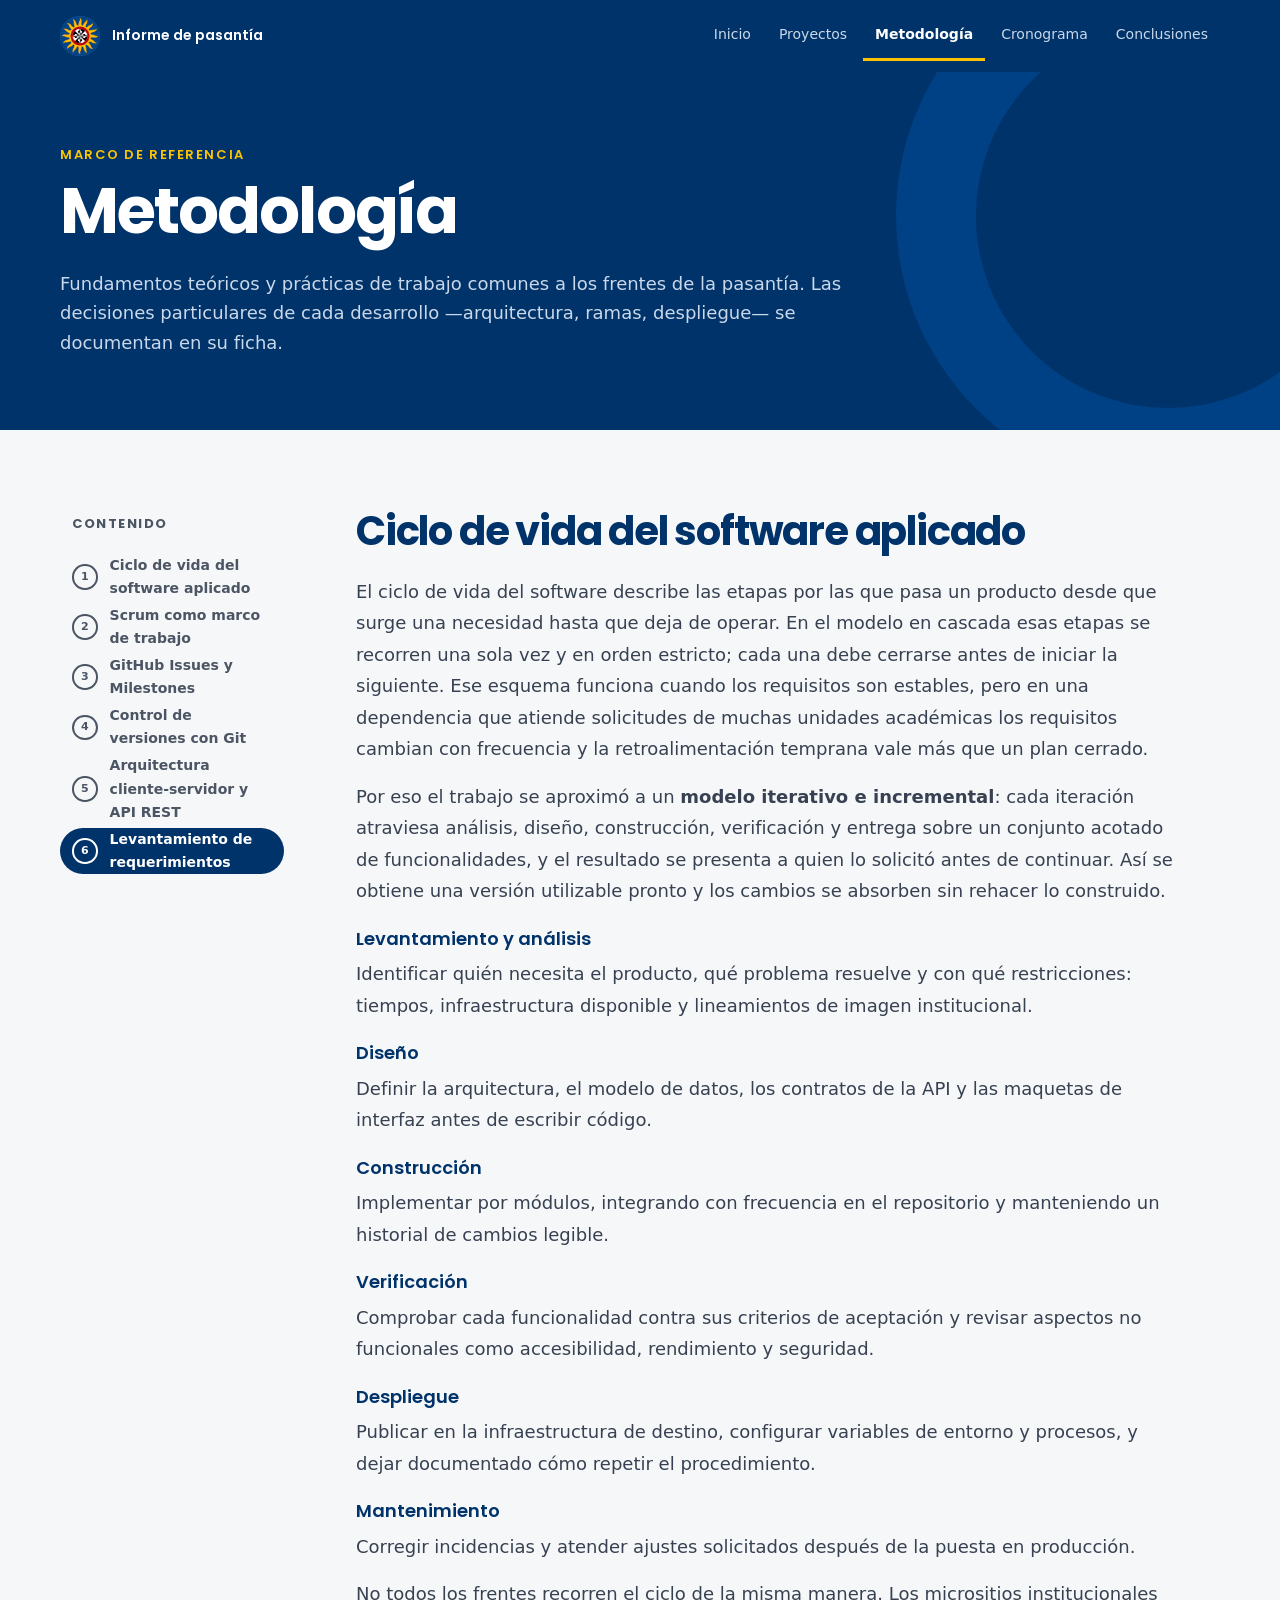
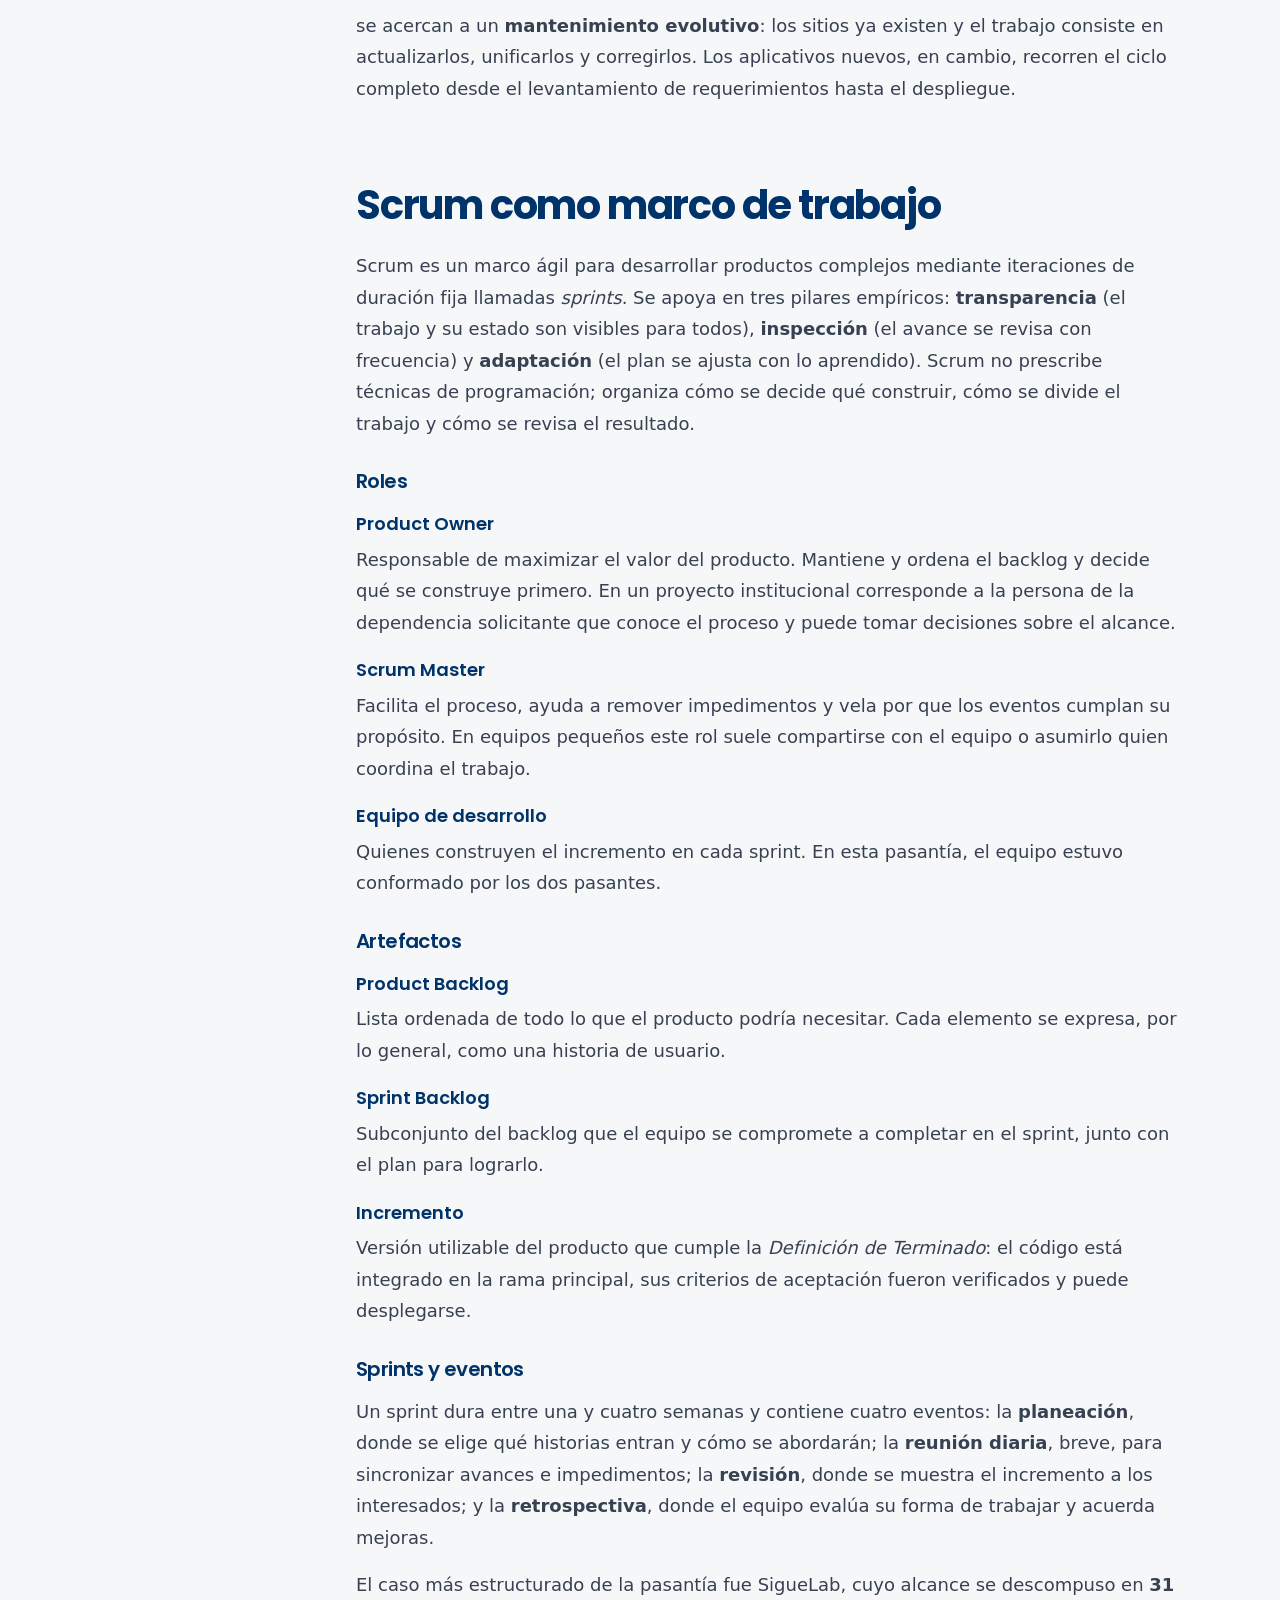
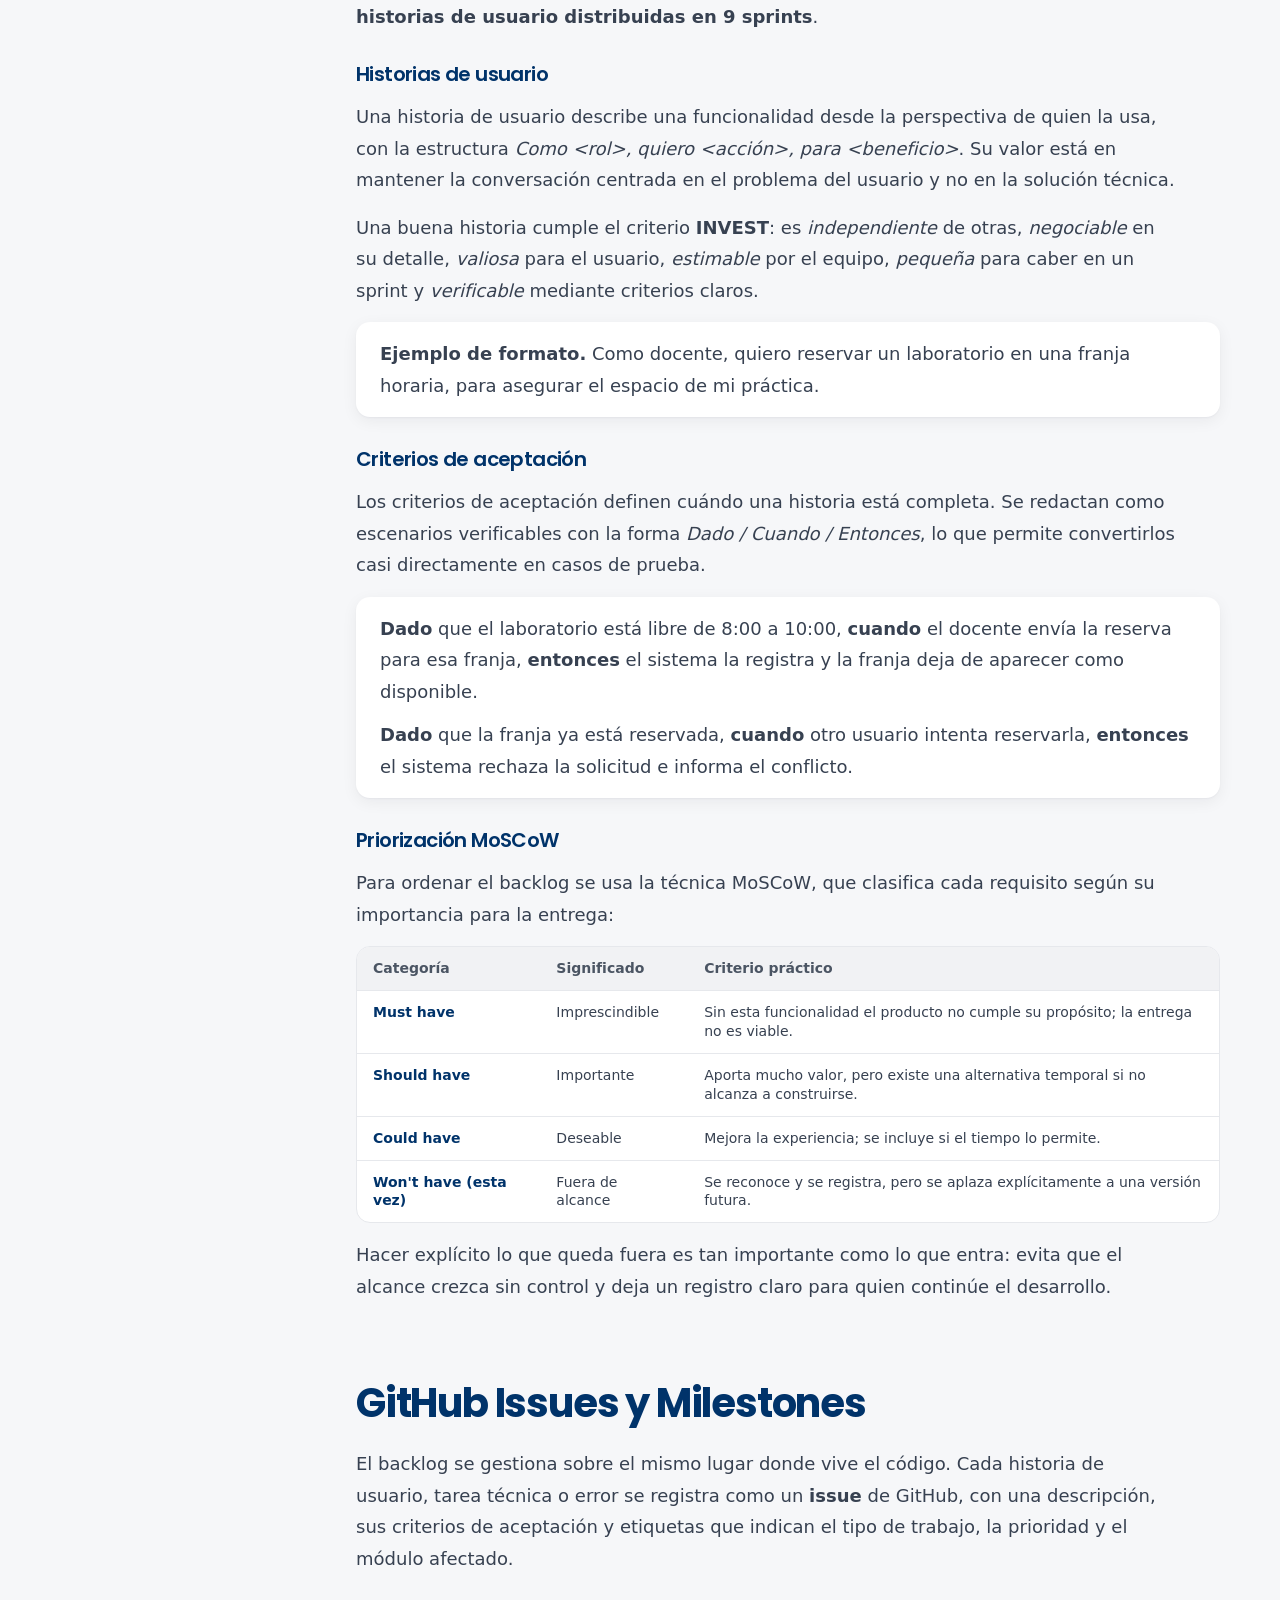
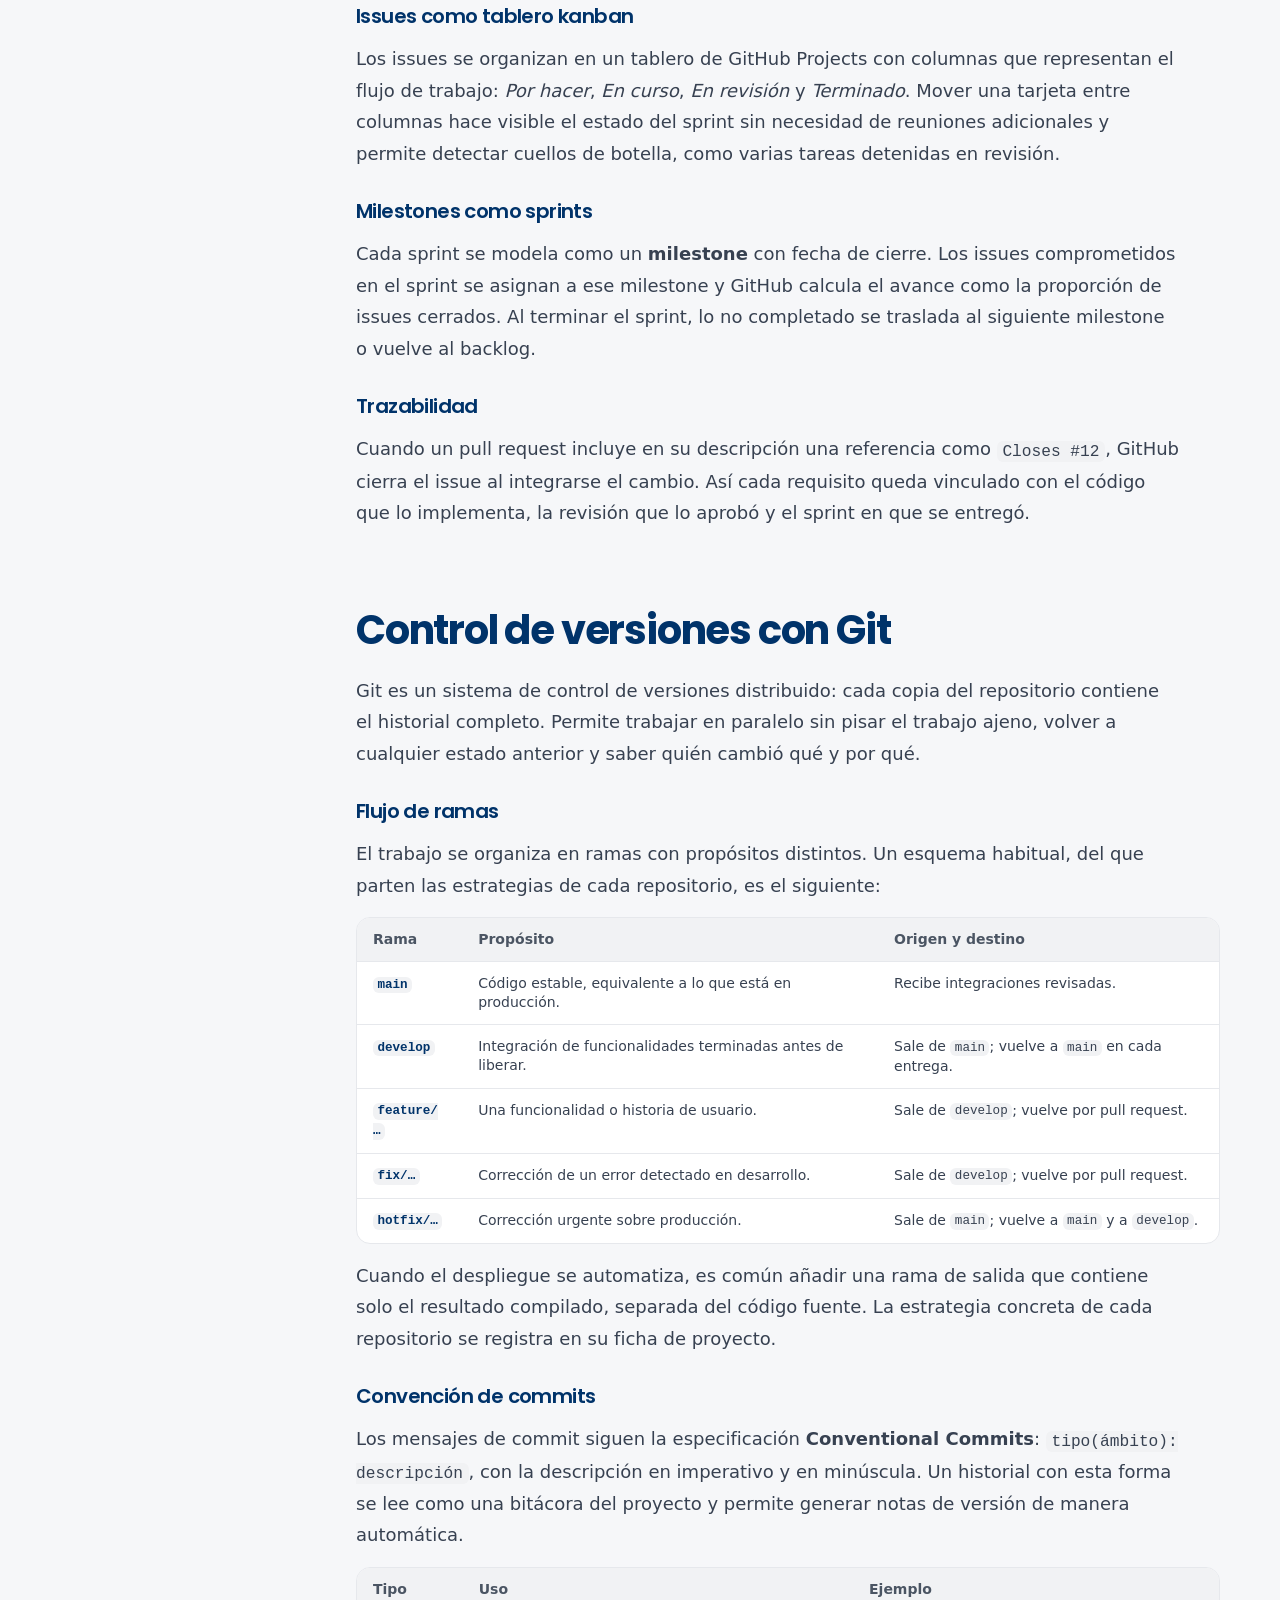
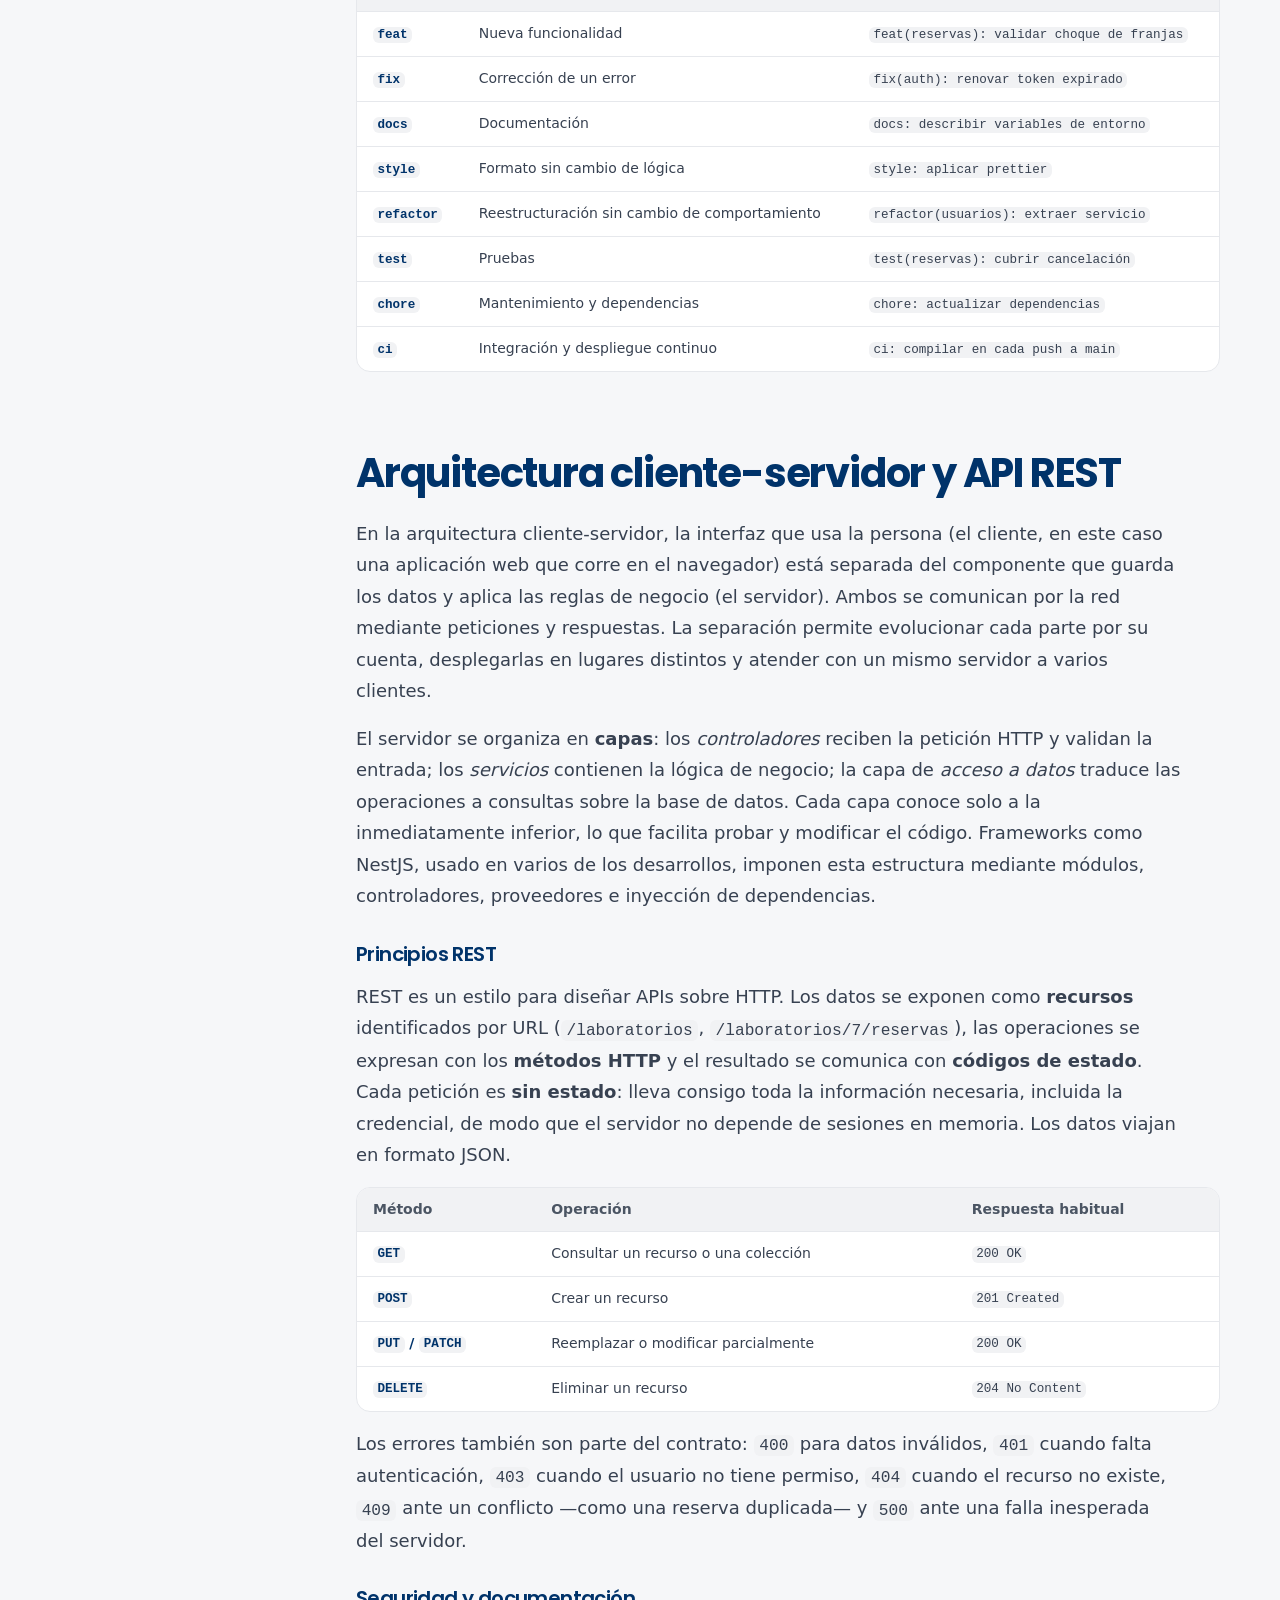
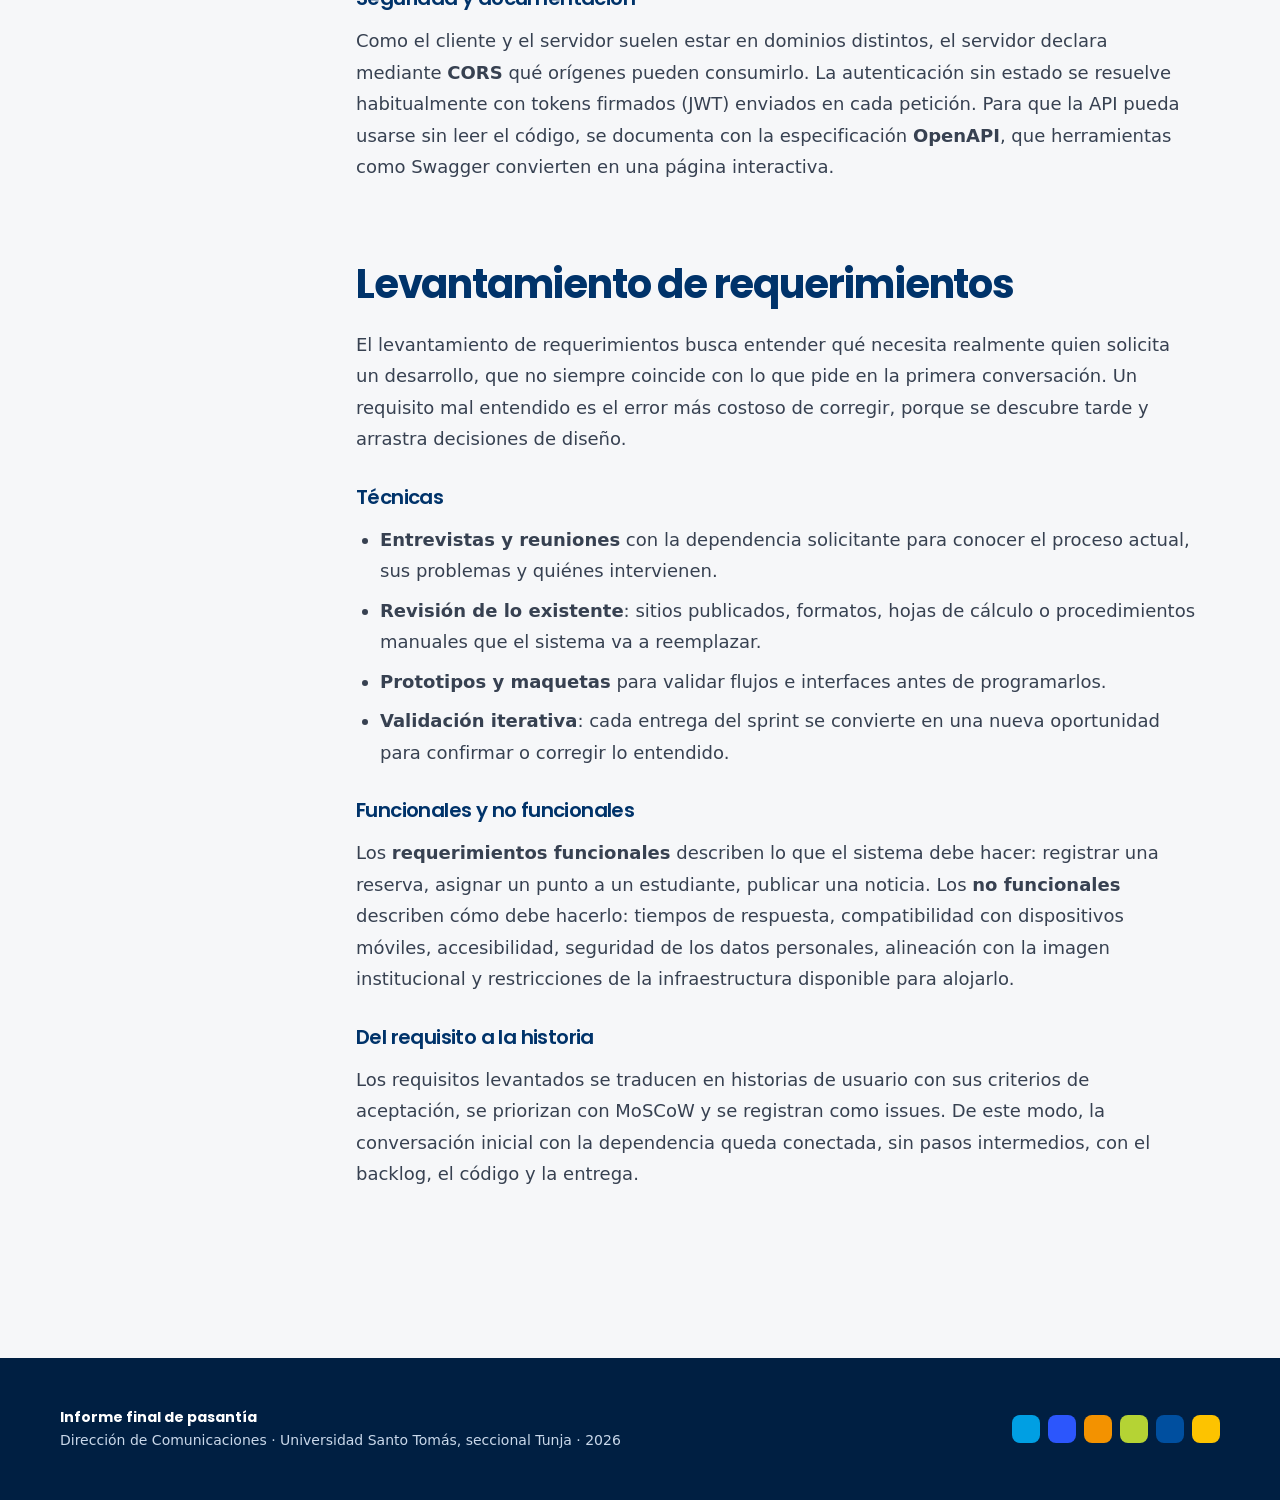
==== metodologia.html @ 3eb67ada "Primer commit" ====
<!doctype html>
<html lang="es">
<head>
  <meta charset="utf-8">
  <meta name="viewport" content="width=device-width, initial-scale=1">
  <title>Metodología · Informe de pasantía</title>
  <meta name="description" content="Marco teórico y metodológico común a los desarrollos de la pasantía: ciclo de vida, Scrum, GitHub, Git, arquitectura cliente-servidor y levantamiento de requerimientos.">
  <link rel="icon" href="./assets/img/marcas/usta-escudo.webp" type="image/webp">
  <link rel="stylesheet" href="./assets/css/estilos.css">
  <script>document.documentElement.className += ' js';</script>
</head>
<body data-pagina="metodologia" data-seccion="metodologia" data-raiz="./">
  <a class="salto" href="#contenido">Saltar al contenido</a>

  <header class="barra">
    <div class="barra__interior">
      <a class="marca" href="./index.html">
        <img src="./assets/img/marcas/usta-escudo.webp" alt="Escudo de la Universidad Santo Tomás">
        <span>Informe de pasantía</span>
      </a>
      <button class="menu-boton" type="button" aria-expanded="false" aria-controls="menu-principal">
        <span class="menu-boton__icono" aria-hidden="true"></span>Menú
      </button>
      <nav id="menu-principal" class="menu" aria-label="Principal">
        <ul>
          <li><a href="./index.html" data-seccion="inicio">Inicio</a></li>
          <li><a href="./index.html#proyectos" data-seccion="proyectos">Proyectos</a></li>
          <li><a href="./metodologia.html" data-seccion="metodologia">Metodología</a></li>
          <li><a href="./cronograma.html" data-seccion="cronograma">Cronograma</a></li>
          <li><a href="./conclusiones.html" data-seccion="conclusiones">Conclusiones</a></li>
        </ul>
      </nav>
    </div>
  </header>

  <main id="contenido" tabindex="-1">
    <header class="cabecera-oscura">
      <div class="cabecera-oscura__aro" aria-hidden="true"></div>
      <div class="contenedor">
        <p class="antetitulo">Marco de referencia</p>
        <h1>Metodología</h1>
        <p class="cabecera-oscura__entradilla">Fundamentos teóricos y prácticas de trabajo comunes a los frentes de la pasantía. Las decisiones particulares de cada desarrollo —arquitectura, ramas, despliegue— se documentan en su ficha.</p>
      </div>
    </header>
    <div class="contenedor ficha__cuerpo con-indice">
      <aside class="indice-caja" aria-label="Secciones de la metodología"></aside>
      <div class="con-indice__cuerpo">
          <section class="sec prosa" id="ciclo-vida" aria-labelledby="ciclo-vida-titulo">
            <h2 class="sec__titulo" id="ciclo-vida-titulo">Ciclo de vida del software aplicado</h2>
            <p>El ciclo de vida del software describe las etapas por las que pasa un producto desde que surge una necesidad hasta que deja de operar. En el modelo en cascada esas etapas se recorren una sola vez y en orden estricto; cada una debe cerrarse antes de iniciar la siguiente. Ese esquema funciona cuando los requisitos son estables, pero en una dependencia que atiende solicitudes de muchas unidades académicas los requisitos cambian con frecuencia y la retroalimentación temprana vale más que un plan cerrado.</p>
            <p>Por eso el trabajo se aproximó a un <strong>modelo iterativo e incremental</strong>: cada iteración atraviesa análisis, diseño, construcción, verificación y entrega sobre un conjunto acotado de funcionalidades, y el resultado se presenta a quien lo solicitó antes de continuar. Así se obtiene una versión utilizable pronto y los cambios se absorben sin rehacer lo construido.</p>
            <dl class="lista-definiciones">
              <dt>Levantamiento y análisis</dt>
              <dd>Identificar quién necesita el producto, qué problema resuelve y con qué restricciones: tiempos, infraestructura disponible y lineamientos de imagen institucional.</dd>
              <dt>Diseño</dt>
              <dd>Definir la arquitectura, el modelo de datos, los contratos de la API y las maquetas de interfaz antes de escribir código.</dd>
              <dt>Construcción</dt>
              <dd>Implementar por módulos, integrando con frecuencia en el repositorio y manteniendo un historial de cambios legible.</dd>
              <dt>Verificación</dt>
              <dd>Comprobar cada funcionalidad contra sus criterios de aceptación y revisar aspectos no funcionales como accesibilidad, rendimiento y seguridad.</dd>
              <dt>Despliegue</dt>
              <dd>Publicar en la infraestructura de destino, configurar variables de entorno y procesos, y dejar documentado cómo repetir el procedimiento.</dd>
              <dt>Mantenimiento</dt>
              <dd>Corregir incidencias y atender ajustes solicitados después de la puesta en producción.</dd>
            </dl>
            <p>No todos los frentes recorren el ciclo de la misma manera. Los micrositios institucionales se acercan a un <strong>mantenimiento evolutivo</strong>: los sitios ya existen y el trabajo consiste en actualizarlos, unificarlos y corregirlos. Los aplicativos nuevos, en cambio, recorren el ciclo completo desde el levantamiento de requerimientos hasta el despliegue.</p>
          </section>

          <section class="sec prosa" id="scrum" aria-labelledby="scrum-titulo">
            <h2 class="sec__titulo" id="scrum-titulo">Scrum como marco de trabajo</h2>
            <p>Scrum es un marco ágil para desarrollar productos complejos mediante iteraciones de duración fija llamadas <em>sprints</em>. Se apoya en tres pilares empíricos: <strong>transparencia</strong> (el trabajo y su estado son visibles para todos), <strong>inspección</strong> (el avance se revisa con frecuencia) y <strong>adaptación</strong> (el plan se ajusta con lo aprendido). Scrum no prescribe técnicas de programación; organiza cómo se decide qué construir, cómo se divide el trabajo y cómo se revisa el resultado.</p>

            <div class="bloque">
              <h3>Roles</h3>
              <dl class="lista-definiciones">
                <dt>Product Owner</dt>
                <dd>Responsable de maximizar el valor del producto. Mantiene y ordena el backlog y decide qué se construye primero. En un proyecto institucional corresponde a la persona de la dependencia solicitante que conoce el proceso y puede tomar decisiones sobre el alcance.</dd>
                <dt>Scrum Master</dt>
                <dd>Facilita el proceso, ayuda a remover impedimentos y vela por que los eventos cumplan su propósito. En equipos pequeños este rol suele compartirse con el equipo o asumirlo quien coordina el trabajo.</dd>
                <dt>Equipo de desarrollo</dt>
                <dd>Quienes construyen el incremento en cada sprint. En esta pasantía, el equipo estuvo conformado por los dos pasantes.</dd>
              </dl>
            </div>

            <div class="bloque">
              <h3>Artefactos</h3>
              <dl class="lista-definiciones">
                <dt>Product Backlog</dt>
                <dd>Lista ordenada de todo lo que el producto podría necesitar. Cada elemento se expresa, por lo general, como una historia de usuario.</dd>
                <dt>Sprint Backlog</dt>
                <dd>Subconjunto del backlog que el equipo se compromete a completar en el sprint, junto con el plan para lograrlo.</dd>
                <dt>Incremento</dt>
                <dd>Versión utilizable del producto que cumple la <em>Definición de Terminado</em>: el código está integrado en la rama principal, sus criterios de aceptación fueron verificados y puede desplegarse.</dd>
              </dl>
            </div>

            <div class="bloque">
              <h3>Sprints y eventos</h3>
              <p>Un sprint dura entre una y cuatro semanas y contiene cuatro eventos: la <strong>planeación</strong>, donde se elige qué historias entran y cómo se abordarán; la <strong>reunión diaria</strong>, breve, para sincronizar avances e impedimentos; la <strong>revisión</strong>, donde se muestra el incremento a los interesados; y la <strong>retrospectiva</strong>, donde el equipo evalúa su forma de trabajar y acuerda mejoras.</p>
              <p>El caso más estructurado de la pasantía fue SigueLab, cuyo alcance se descompuso en <strong>31 historias de usuario distribuidas en 9 sprints</strong>.</p>
            </div>

            <div class="bloque">
              <h3>Historias de usuario</h3>
              <p>Una historia de usuario describe una funcionalidad desde la perspectiva de quien la usa, con la estructura <em>Como &lt;rol&gt;, quiero &lt;acción&gt;, para &lt;beneficio&gt;</em>. Su valor está en mantener la conversación centrada en el problema del usuario y no en la solución técnica.</p>
              <p>Una buena historia cumple el criterio <strong>INVEST</strong>: es <em>independiente</em> de otras, <em>negociable</em> en su detalle, <em>valiosa</em> para el usuario, <em>estimable</em> por el equipo, <em>pequeña</em> para caber en un sprint y <em>verificable</em> mediante criterios claros.</p>
              <blockquote>
                <p><strong>Ejemplo de formato.</strong> Como docente, quiero reservar un laboratorio en una franja horaria, para asegurar el espacio de mi práctica.</p>
              </blockquote>
            </div>

            <div class="bloque">
              <h3>Criterios de aceptación</h3>
              <p>Los criterios de aceptación definen cuándo una historia está completa. Se redactan como escenarios verificables con la forma <em>Dado / Cuando / Entonces</em>, lo que permite convertirlos casi directamente en casos de prueba.</p>
              <blockquote>
                <p><strong>Dado</strong> que el laboratorio está libre de 8:00 a 10:00, <strong>cuando</strong> el docente envía la reserva para esa franja, <strong>entonces</strong> el sistema la registra y la franja deja de aparecer como disponible.</p>
                <p><strong>Dado</strong> que la franja ya está reservada, <strong>cuando</strong> otro usuario intenta reservarla, <strong>entonces</strong> el sistema rechaza la solicitud e informa el conflicto.</p>
              </blockquote>
            </div>

            <div class="bloque">
              <h3>Priorización MoSCoW</h3>
              <p>Para ordenar el backlog se usa la técnica MoSCoW, que clasifica cada requisito según su importancia para la entrega:</p>
              <div class="tabla-scroll" role="region" tabindex="0" aria-label="Categorías de priorización MoSCoW">
                <table>
                  <caption class="sr-only">Categorías de priorización MoSCoW</caption>
                  <thead>
                    <tr><th scope="col">Categoría</th><th scope="col">Significado</th><th scope="col">Criterio práctico</th></tr>
                  </thead>
                  <tbody>
                    <tr><th scope="row">Must have</th><td>Imprescindible</td><td>Sin esta funcionalidad el producto no cumple su propósito; la entrega no es viable.</td></tr>
                    <tr><th scope="row">Should have</th><td>Importante</td><td>Aporta mucho valor, pero existe una alternativa temporal si no alcanza a construirse.</td></tr>
                    <tr><th scope="row">Could have</th><td>Deseable</td><td>Mejora la experiencia; se incluye si el tiempo lo permite.</td></tr>
                    <tr><th scope="row">Won't have (esta vez)</th><td>Fuera de alcance</td><td>Se reconoce y se registra, pero se aplaza explícitamente a una versión futura.</td></tr>
                  </tbody>
                </table>
              </div>
              <p>Hacer explícito lo que queda fuera es tan importante como lo que entra: evita que el alcance crezca sin control y deja un registro claro para quien continúe el desarrollo.</p>
            </div>
          </section>

          <section class="sec prosa" id="github" aria-labelledby="github-titulo">
            <h2 class="sec__titulo" id="github-titulo">GitHub Issues y Milestones</h2>
            <p>El backlog se gestiona sobre el mismo lugar donde vive el código. Cada historia de usuario, tarea técnica o error se registra como un <strong>issue</strong> de GitHub, con una descripción, sus criterios de aceptación y etiquetas que indican el tipo de trabajo, la prioridad y el módulo afectado.</p>
            <div class="bloque">
              <h3>Issues como tablero kanban</h3>
              <p>Los issues se organizan en un tablero de GitHub Projects con columnas que representan el flujo de trabajo: <em>Por hacer</em>, <em>En curso</em>, <em>En revisión</em> y <em>Terminado</em>. Mover una tarjeta entre columnas hace visible el estado del sprint sin necesidad de reuniones adicionales y permite detectar cuellos de botella, como varias tareas detenidas en revisión.</p>
            </div>
            <div class="bloque">
              <h3>Milestones como sprints</h3>
              <p>Cada sprint se modela como un <strong>milestone</strong> con fecha de cierre. Los issues comprometidos en el sprint se asignan a ese milestone y GitHub calcula el avance como la proporción de issues cerrados. Al terminar el sprint, lo no completado se traslada al siguiente milestone o vuelve al backlog.</p>
            </div>
            <div class="bloque">
              <h3>Trazabilidad</h3>
              <p>Cuando un pull request incluye en su descripción una referencia como <code>Closes #12</code>, GitHub cierra el issue al integrarse el cambio. Así cada requisito queda vinculado con el código que lo implementa, la revisión que lo aprobó y el sprint en que se entregó.</p>
            </div>
          </section>

          <section class="sec prosa" id="git" aria-labelledby="git-titulo">
            <h2 class="sec__titulo" id="git-titulo">Control de versiones con Git</h2>
            <p>Git es un sistema de control de versiones distribuido: cada copia del repositorio contiene el historial completo. Permite trabajar en paralelo sin pisar el trabajo ajeno, volver a cualquier estado anterior y saber quién cambió qué y por qué.</p>
            <div class="bloque">
              <h3>Flujo de ramas</h3>
              <p>El trabajo se organiza en ramas con propósitos distintos. Un esquema habitual, del que parten las estrategias de cada repositorio, es el siguiente:</p>
              <div class="tabla-scroll" role="region" tabindex="0" aria-label="Ramas y su propósito">
                <table>
                  <caption class="sr-only">Ramas y su propósito</caption>
                  <thead>
                    <tr><th scope="col">Rama</th><th scope="col">Propósito</th><th scope="col">Origen y destino</th></tr>
                  </thead>
                  <tbody>
                    <tr><th scope="row"><code>main</code></th><td>Código estable, equivalente a lo que está en producción.</td><td>Recibe integraciones revisadas.</td></tr>
                    <tr><th scope="row"><code>develop</code></th><td>Integración de funcionalidades terminadas antes de liberar.</td><td>Sale de <code>main</code>; vuelve a <code>main</code> en cada entrega.</td></tr>
                    <tr><th scope="row"><code>feature/…</code></th><td>Una funcionalidad o historia de usuario.</td><td>Sale de <code>develop</code>; vuelve por pull request.</td></tr>
                    <tr><th scope="row"><code>fix/…</code></th><td>Corrección de un error detectado en desarrollo.</td><td>Sale de <code>develop</code>; vuelve por pull request.</td></tr>
                    <tr><th scope="row"><code>hotfix/…</code></th><td>Corrección urgente sobre producción.</td><td>Sale de <code>main</code>; vuelve a <code>main</code> y a <code>develop</code>.</td></tr>
                  </tbody>
                </table>
              </div>
              <p>Cuando el despliegue se automatiza, es común añadir una rama de salida que contiene solo el resultado compilado, separada del código fuente. La estrategia concreta de cada repositorio se registra en su ficha de proyecto.</p>
            </div>
            <div class="bloque">
              <h3>Convención de commits</h3>
              <p>Los mensajes de commit siguen la especificación <strong>Conventional Commits</strong>: <code>tipo(ámbito): descripción</code>, con la descripción en imperativo y en minúscula. Un historial con esta forma se lee como una bitácora del proyecto y permite generar notas de versión de manera automática.</p>
              <div class="tabla-scroll" role="region" tabindex="0" aria-label="Tipos de commit">
                <table>
                  <caption class="sr-only">Tipos de commit de Conventional Commits</caption>
                  <thead>
                    <tr><th scope="col">Tipo</th><th scope="col">Uso</th><th scope="col">Ejemplo</th></tr>
                  </thead>
                  <tbody>
                    <tr><th scope="row"><code>feat</code></th><td>Nueva funcionalidad</td><td><code>feat(reservas): validar choque de franjas</code></td></tr>
                    <tr><th scope="row"><code>fix</code></th><td>Corrección de un error</td><td><code>fix(auth): renovar token expirado</code></td></tr>
                    <tr><th scope="row"><code>docs</code></th><td>Documentación</td><td><code>docs: describir variables de entorno</code></td></tr>
                    <tr><th scope="row"><code>style</code></th><td>Formato sin cambio de lógica</td><td><code>style: aplicar prettier</code></td></tr>
                    <tr><th scope="row"><code>refactor</code></th><td>Reestructuración sin cambio de comportamiento</td><td><code>refactor(usuarios): extraer servicio</code></td></tr>
                    <tr><th scope="row"><code>test</code></th><td>Pruebas</td><td><code>test(reservas): cubrir cancelación</code></td></tr>
                    <tr><th scope="row"><code>chore</code></th><td>Mantenimiento y dependencias</td><td><code>chore: actualizar dependencias</code></td></tr>
                    <tr><th scope="row"><code>ci</code></th><td>Integración y despliegue continuo</td><td><code>ci: compilar en cada push a main</code></td></tr>
                  </tbody>
                </table>
              </div>
            </div>
          </section>

          <section class="sec prosa" id="cliente-servidor" aria-labelledby="cliente-servidor-titulo">
            <h2 class="sec__titulo" id="cliente-servidor-titulo">Arquitectura cliente-servidor y API REST</h2>
            <p>En la arquitectura cliente-servidor, la interfaz que usa la persona (el cliente, en este caso una aplicación web que corre en el navegador) está separada del componente que guarda los datos y aplica las reglas de negocio (el servidor). Ambos se comunican por la red mediante peticiones y respuestas. La separación permite evolucionar cada parte por su cuenta, desplegarlas en lugares distintos y atender con un mismo servidor a varios clientes.</p>
            <p>El servidor se organiza en <strong>capas</strong>: los <em>controladores</em> reciben la petición HTTP y validan la entrada; los <em>servicios</em> contienen la lógica de negocio; la capa de <em>acceso a datos</em> traduce las operaciones a consultas sobre la base de datos. Cada capa conoce solo a la inmediatamente inferior, lo que facilita probar y modificar el código. Frameworks como NestJS, usado en varios de los desarrollos, imponen esta estructura mediante módulos, controladores, proveedores e inyección de dependencias.</p>
            <div class="bloque">
              <h3>Principios REST</h3>
              <p>REST es un estilo para diseñar APIs sobre HTTP. Los datos se exponen como <strong>recursos</strong> identificados por URL (<code>/laboratorios</code>, <code>/laboratorios/7/reservas</code>), las operaciones se expresan con los <strong>métodos HTTP</strong> y el resultado se comunica con <strong>códigos de estado</strong>. Cada petición es <strong>sin estado</strong>: lleva consigo toda la información necesaria, incluida la credencial, de modo que el servidor no depende de sesiones en memoria. Los datos viajan en formato JSON.</p>
              <div class="tabla-scroll" role="region" tabindex="0" aria-label="Métodos HTTP">
                <table>
                  <caption class="sr-only">Métodos HTTP y su significado</caption>
                  <thead>
                    <tr><th scope="col">Método</th><th scope="col">Operación</th><th scope="col">Respuesta habitual</th></tr>
                  </thead>
                  <tbody>
                    <tr><th scope="row"><code>GET</code></th><td>Consultar un recurso o una colección</td><td><code>200 OK</code></td></tr>
                    <tr><th scope="row"><code>POST</code></th><td>Crear un recurso</td><td><code>201 Created</code></td></tr>
                    <tr><th scope="row"><code>PUT</code> / <code>PATCH</code></th><td>Reemplazar o modificar parcialmente</td><td><code>200 OK</code></td></tr>
                    <tr><th scope="row"><code>DELETE</code></th><td>Eliminar un recurso</td><td><code>204 No Content</code></td></tr>
                  </tbody>
                </table>
              </div>
              <p>Los errores también son parte del contrato: <code>400</code> para datos inválidos, <code>401</code> cuando falta autenticación, <code>403</code> cuando el usuario no tiene permiso, <code>404</code> cuando el recurso no existe, <code>409</code> ante un conflicto —como una reserva duplicada— y <code>500</code> ante una falla inesperada del servidor.</p>
            </div>
            <div class="bloque">
              <h3>Seguridad y documentación</h3>
              <p>Como el cliente y el servidor suelen estar en dominios distintos, el servidor declara mediante <strong>CORS</strong> qué orígenes pueden consumirlo. La autenticación sin estado se resuelve habitualmente con tokens firmados (JWT) enviados en cada petición. Para que la API pueda usarse sin leer el código, se documenta con la especificación <strong>OpenAPI</strong>, que herramientas como Swagger convierten en una página interactiva.</p>
            </div>
          </section>

          <section class="sec prosa" id="requerimientos" aria-labelledby="requerimientos-titulo">
            <h2 class="sec__titulo" id="requerimientos-titulo">Levantamiento de requerimientos</h2>
            <p>El levantamiento de requerimientos busca entender qué necesita realmente quien solicita un desarrollo, que no siempre coincide con lo que pide en la primera conversación. Un requisito mal entendido es el error más costoso de corregir, porque se descubre tarde y arrastra decisiones de diseño.</p>
            <div class="bloque">
              <h3>Técnicas</h3>
              <ul>
                <li><strong>Entrevistas y reuniones</strong> con la dependencia solicitante para conocer el proceso actual, sus problemas y quiénes intervienen.</li>
                <li><strong>Revisión de lo existente</strong>: sitios publicados, formatos, hojas de cálculo o procedimientos manuales que el sistema va a reemplazar.</li>
                <li><strong>Prototipos y maquetas</strong> para validar flujos e interfaces antes de programarlos.</li>
                <li><strong>Validación iterativa</strong>: cada entrega del sprint se convierte en una nueva oportunidad para confirmar o corregir lo entendido.</li>
              </ul>
            </div>
            <div class="bloque">
              <h3>Funcionales y no funcionales</h3>
              <p>Los <strong>requerimientos funcionales</strong> describen lo que el sistema debe hacer: registrar una reserva, asignar un punto a un estudiante, publicar una noticia. Los <strong>no funcionales</strong> describen cómo debe hacerlo: tiempos de respuesta, compatibilidad con dispositivos móviles, accesibilidad, seguridad de los datos personales, alineación con la imagen institucional y restricciones de la infraestructura disponible para alojarlo.</p>
            </div>
            <div class="bloque">
              <h3>Del requisito a la historia</h3>
              <p>Los requisitos levantados se traducen en historias de usuario con sus criterios de aceptación, se priorizan con MoSCoW y se registran como issues. De este modo, la conversación inicial con la dependencia queda conectada, sin pasos intermedios, con el backlog, el código y la entrega.</p>
            </div>
          </section>

        
      </div>
    </div>
  </main>

  <footer class="pie">
    <div class="pie__interior">
      <p><strong>Informe final de pasantía</strong><br>Dirección de Comunicaciones · Universidad Santo Tomás, seccional Tunja · 2026</p>
      <div class="pie__paleta" aria-hidden="true">
        <span style="background:#009fe3"></span><span style="background:#2c56fc"></span><span style="background:#f39200"></span><span style="background:#b5d334"></span><span style="background:#004f9f"></span><span style="background:#fdc300"></span>
      </div>
    </div>
  </footer>

  <script src="./data/general.js"></script>
  <script src="./data/proyectos.js"></script>
  <script src="./data/cronograma.js"></script>
  <script src="./assets/js/app.js"></script>
  <script>
    App.montarMetodologia();
  </script>
</body>
</html>
---- assets/css/estilos.css ----
/* ==========================================================================
   Informe final de pasantía — Hoja de estilos principal
   Universidad Santo Tomás, seccional Tunja · Dirección de Comunicaciones

   El informe tiene un marco común con la paleta institucional USTA y, dentro
   de él, cada ficha de proyecto adopta la identidad visual del producto que
   documenta. Las fichas usan las variables --p-* definidas aquí con valores
   institucionales por defecto; cada tema las redefine en assets/css/temas/.

   1. Fuentes autoalojadas
   2. Tokens
   3. Base y utilidades
   4. Barra de navegación y pie
   5. Páginas generales (cabeceras, secciones, prosa)
   6. Inicio: portada, cifras, mosaico de proyectos
   7. Cronograma
   8. Fichas de proyecto: estructura e índice
   9. Fichas de proyecto: componentes
   10. Impresión
   ========================================================================== */


/* 1. Fuentes autoalojadas (OFL) ------------------------------------------- */

@font-face { font-family: "Poppins"; font-weight: 400; font-style: normal; font-display: swap; src: url("../fonts/poppins-400.ttf") format("truetype"); }
@font-face { font-family: "Poppins"; font-weight: 500; font-style: normal; font-display: swap; src: url("../fonts/poppins-500.ttf") format("truetype"); }
@font-face { font-family: "Poppins"; font-weight: 600; font-style: normal; font-display: swap; src: url("../fonts/poppins-600.ttf") format("truetype"); }
@font-face { font-family: "Poppins"; font-weight: 700; font-style: normal; font-display: swap; src: url("../fonts/poppins-700.ttf") format("truetype"); }
@font-face { font-family: "Poppins"; font-weight: 800; font-style: normal; font-display: swap; src: url("../fonts/poppins-800.ttf") format("truetype"); }
@font-face { font-family: "Nunito"; font-weight: 400; font-style: normal; font-display: swap; src: url("../fonts/nunito-400.woff2") format("woff2"); }
@font-face { font-family: "Nunito"; font-weight: 600; font-style: normal; font-display: swap; src: url("../fonts/nunito-600.woff2") format("woff2"); }
@font-face { font-family: "Nunito"; font-weight: 700; font-style: normal; font-display: swap; src: url("../fonts/nunito-700.woff2") format("woff2"); }
@font-face { font-family: "Nunito"; font-weight: 800; font-style: normal; font-display: swap; src: url("../fonts/nunito-800.woff2") format("woff2"); }
@font-face { font-family: "Nunito"; font-weight: 900; font-style: normal; font-display: swap; src: url("../fonts/nunito-900.woff2") format("woff2"); }


/* 2. Tokens --------------------------------------------------------------- */

:root {
  /* Paleta institucional USTA ("Portales institucionales"), tomada de los
     estilos de ReservaLab y de la Plataforma de Nómina. */
  --usta-medianoche: #00336a;
  --usta-azul: #004f9f;
  --usta-ceruleo: #009fe3;
  --usta-amarillo: #fdc300;
  --usta-noche: #001f42;
  --usta-azul-claro: #c9d8ea;
  --usta-azul-palido: #eef4fb;

  --gris-900: #1a1d29;
  --gris-700: #374151;
  --gris-600: #4b5563;
  --gris-500: #6b7280;
  --gris-300: #d1d5db;
  --gris-200: #e6e8ec;
  --gris-100: #f1f2f4;
  --fondo: #f6f7f9;
  --blanco: #ffffff;

  /* Tipografía */
  --f-titulos: "Poppins", system-ui, -apple-system, "Segoe UI", sans-serif;
  --f-cuerpo: system-ui, -apple-system, "Segoe UI", Roboto, "Helvetica Neue", Arial, sans-serif;
  --f-nunito: "Nunito", system-ui, -apple-system, "Segoe UI", sans-serif;
  --f-mono: ui-monospace, SFMono-Regular, Menlo, Consolas, "Liberation Mono", monospace;

  --fs-xs: 0.8125rem;
  --fs-sm: 0.875rem;
  --fs-base: 1rem;
  --fs-md: 1.125rem;
  --fs-lg: 1.25rem;
  --fs-xl: 1.5rem;
  --fs-2xl: 2rem;
  --fs-3xl: clamp(1.875rem, 1.3rem + 2.2vw, 2.5rem);
  --fs-4xl: clamp(2.5rem, 1.6rem + 3.6vw, 4rem);
  --fs-5xl: clamp(3rem, 1.6rem + 5.6vw, 5.5rem);

  --lh-titulo: 1.05;
  --lh-compacto: 1.35;
  --lh-base: 1.65;
  --tracking-titulo: -0.03em;
  --tracking-etiqueta: 0.12em;

  /* Espaciado */
  --sp-1: 0.25rem;
  --sp-2: 0.5rem;
  --sp-3: 0.75rem;
  --sp-4: 1rem;
  --sp-5: 1.5rem;
  --sp-6: 2rem;
  --sp-7: 3rem;
  --sp-8: 4.5rem;
  --sp-9: 6rem;

  /* Medidas */
  --ancho-sitio: 77.5rem;
  --ancho-lectura: 72ch;
  --ancho-indice: 14rem;
  --margen: clamp(1rem, 4vw, 2.5rem);
  --alto-barra: 4.5rem;
  --tam-escudo: 2.5rem;
  --tam-toque: 2.75rem;
  --linea: 1px;
  --linea-2: 2px;
  --linea-3: 3px;
  --radio-sm: 6px;
  --radio: 14px;
  --radio-lg: 24px;
  --radio-pildora: 999px;
  --sombra: 0 1px 2px rgb(16 24 40 / 0.04), 0 4px 16px rgb(16 24 40 / 0.06);
  --sombra-fuerte: 0 24px 60px rgb(0 20 50 / 0.3);
  --transicion: 160ms ease;

  /* Variables de ficha (valores institucionales por defecto) */
  --p-fondo: var(--fondo);
  --p-superficie: var(--blanco);
  --p-superficie-2: var(--gris-100);
  --p-texto: var(--gris-900);
  --p-suave: var(--gris-600);
  --p-titulo: var(--usta-medianoche);
  --p-primario: var(--usta-medianoche);
  --p-sobre-primario: var(--blanco);
  --p-acento: var(--usta-amarillo);
  --p-sobre-acento: var(--usta-noche);
  --p-oscuro: var(--usta-medianoche);
  --p-sobre-oscuro: var(--blanco);
  --p-oscuro-2: var(--usta-noche);
  --p-etiqueta-oscuro: var(--usta-amarillo);
  --p-suave-oscuro: var(--usta-azul-claro);
  --p-num: var(--usta-azul);
  --p-borde: var(--gris-200);
  --p-radio: var(--radio);
  --p-radio-chip: var(--radio-pildora);
  --p-radio-capa: var(--radio);
  --p-fuente: var(--f-cuerpo);
  --p-fuente-titulos: var(--f-titulos);
  --p-peso-titulo: 700;
}


/* 3. Base y utilidades ---------------------------------------------------- */

*, *::before, *::after { box-sizing: border-box; }

html {
  -webkit-text-size-adjust: 100%;
  text-size-adjust: 100%;
  scroll-behavior: smooth;
  scroll-padding-top: var(--sp-5);
}

body {
  margin: 0;
  min-height: 100vh;
  display: flex;
  flex-direction: column;
  font-family: var(--f-cuerpo);
  font-size: var(--fs-base);
  line-height: var(--lh-base);
  color: var(--gris-900);
  background: var(--fondo);
}

main { flex: 1; }
main:focus { outline: none; }

img { display: block; max-width: 100%; height: auto; }

h1, h2, h3, h4 {
  margin: 0;
  line-height: var(--lh-titulo);
  letter-spacing: var(--tracking-titulo);
  text-wrap: balance;
}

p, ul, ol, dl, figure, pre, blockquote { margin: 0; }
p, li, dd { max-width: var(--ancho-lectura); }

a { color: var(--usta-azul); text-underline-offset: 0.2em; }
a:hover { color: var(--usta-medianoche); }

:focus-visible {
  outline: var(--linea-3) solid var(--usta-ceruleo);
  outline-offset: var(--linea-2);
  border-radius: var(--radio-sm);
}

code {
  font-family: var(--f-mono);
  font-size: 0.9em;
  padding: 0.1em 0.35em;
  background: var(--gris-100);
  border-radius: var(--radio-sm);
  overflow-wrap: anywhere;
}

pre {
  overflow-x: auto;
  padding: var(--sp-4) var(--sp-5);
  font-family: var(--f-mono);
  font-size: var(--fs-sm);
  line-height: 1.8;
  border-radius: var(--radio);
}

pre code { padding: 0; background: none; color: inherit; font-size: inherit; }

.sr-only {
  position: absolute; width: 1px; height: 1px; padding: 0; margin: -1px;
  overflow: hidden; clip: rect(0 0 0 0); white-space: nowrap; border: 0;
}

.salto {
  position: absolute; top: var(--sp-2); left: var(--sp-2); z-index: 300;
  padding: var(--sp-2) var(--sp-4);
  font-weight: 700; color: var(--usta-noche); background: var(--usta-amarillo);
  border-radius: var(--radio-sm);
  transform: translateY(-200%);
}
.salto:focus { transform: none; }

.contenedor {
  width: 100%;
  max-width: var(--ancho-sitio);
  margin-inline: auto;
  padding-inline: var(--margen);
}

.antetitulo {
  font-family: var(--f-titulos);
  font-size: var(--fs-xs);
  font-weight: 600;
  letter-spacing: var(--tracking-etiqueta);
  text-transform: uppercase;
}

.aviso {
  padding: var(--sp-4) var(--sp-5);
  border-radius: var(--radio);
  background: #fff7d6;
  border: var(--linea) solid var(--usta-amarillo);
  color: var(--gris-900);
}

.vacio { color: var(--gris-500); }

.externo::after { content: " ↗"; content: " ↗" / ""; }

@media (prefers-reduced-motion: reduce) {
  html { scroll-behavior: auto; }
  *, *::before, *::after { transition: none !important; }
}


/* 4. Barra de navegación y pie -------------------------------------------- */

.barra {
  position: relative;
  z-index: 100;
  color: var(--blanco);
  background: var(--usta-medianoche);
}

.barra :focus-visible, .pie :focus-visible { outline-color: var(--usta-amarillo); }

.barra__interior {
  display: flex;
  flex-wrap: wrap;
  align-items: center;
  justify-content: space-between;
  gap: 0 var(--sp-5);
  max-width: var(--ancho-sitio);
  min-height: var(--alto-barra);
  margin-inline: auto;
  padding-inline: var(--margen);
}

.marca {
  display: inline-flex;
  align-items: center;
  gap: var(--sp-3);
  min-height: var(--alto-barra);
  font-family: var(--f-titulos);
  font-weight: 600;
  font-size: var(--fs-sm);
  color: var(--blanco);
  text-decoration: none;
}
.marca:hover { color: var(--blanco); }
.marca img { width: var(--tam-escudo); height: var(--tam-escudo); }

.menu ul { display: flex; gap: var(--sp-1); margin: 0; padding: 0; list-style: none; }
.menu a {
  display: block;
  padding: var(--sp-3) var(--sp-3);
  font-size: var(--fs-sm);
  color: var(--usta-azul-claro);
  text-decoration: none;
  border-bottom: var(--linea-3) solid transparent;
  transition: color var(--transicion), border-color var(--transicion);
}
.menu a:hover { color: var(--blanco); border-bottom-color: var(--usta-azul); }
.menu a.es-actual { color: var(--blanco); font-weight: 700; border-bottom-color: var(--usta-amarillo); }

.menu-boton {
  display: none;
  align-items: center;
  gap: var(--sp-2);
  min-height: var(--tam-toque);
  padding: 0 var(--sp-4);
  font: inherit;
  font-size: var(--fs-sm);
  color: var(--blanco);
  background: transparent;
  border: var(--linea) solid var(--usta-azul);
  border-radius: var(--radio-sm);
  cursor: pointer;
}
.menu-boton__icono, .menu-boton__icono::before, .menu-boton__icono::after {
  display: block; width: 1.125rem; height: var(--linea-2); background: currentColor;
}
.menu-boton__icono { position: relative; }
.menu-boton__icono::before, .menu-boton__icono::after { content: ""; position: absolute; left: 0; }
.menu-boton__icono::before { top: -6px; }
.menu-boton__icono::after { top: 6px; }

.barra__franja {
  height: 5px;
  background: linear-gradient(90deg, var(--usta-medianoche) 0%, var(--usta-ceruleo) 55%, var(--usta-amarillo) 100%);
}

@media (max-width: 56rem) {
  .js .menu-boton { display: inline-flex; }
  .js .menu { display: none; flex-basis: 100%; }
  .js .menu.esta-abierto { display: block; }
  .menu ul { flex-direction: column; padding-bottom: var(--sp-3); }
  .menu a { border-bottom: 0; border-left: var(--linea-3) solid transparent; }
  .menu a.es-actual { border-left-color: var(--usta-amarillo); }
}

@media (max-width: 24rem) {
  .marca span { display: none; }
}

.pie {
  margin-top: var(--sp-9);
  color: var(--usta-azul-claro);
  background: var(--usta-noche);
  font-size: var(--fs-sm);
}
.pie__interior {
  display: flex;
  flex-wrap: wrap;
  align-items: center;
  justify-content: space-between;
  gap: var(--sp-5);
  max-width: var(--ancho-sitio);
  margin-inline: auto;
  padding: var(--sp-7) var(--margen);
}
.pie strong { font-family: var(--f-titulos); color: var(--blanco); }
.pie a { color: var(--blanco); }
.pie__paleta { display: flex; gap: var(--sp-2); }
.pie__paleta span { width: 1.75rem; height: 1.75rem; border-radius: 8px; }


/* 5. Páginas generales ---------------------------------------------------- */

.cabecera-oscura {
  color: var(--blanco);
  background: var(--usta-medianoche);
  padding-block: var(--sp-8) var(--sp-8);
  position: relative;
  overflow: hidden;
}
.cabecera-oscura .antetitulo { color: var(--usta-amarillo); }
.cabecera-oscura h1 {
  margin-top: var(--sp-3);
  font-family: var(--f-titulos);
  font-size: var(--fs-4xl);
  font-weight: 700;
}
.cabecera-oscura__entradilla {
  margin-top: var(--sp-5);
  font-size: var(--fs-md);
  color: var(--usta-azul-claro);
}
.cabecera-oscura__aro {
  position: absolute;
  right: -10rem;
  top: -8rem;
  width: 34rem;
  height: 34rem;
  border-radius: 50%;
  border: 5rem solid var(--usta-azul);
  opacity: 0.5;
  pointer-events: none;
}
.cabecera-oscura .contenedor { position: relative; }

.migas ol {
  display: flex; flex-wrap: wrap; gap: var(--sp-2);
  margin: 0 0 var(--sp-6); padding: 0; list-style: none;
  font-size: var(--fs-sm);
}
.migas li + li::before { content: "/"; margin-right: var(--sp-2); opacity: 0.6; }
.migas a { color: inherit; }

.seccion { padding-block: var(--sp-8) 0; }
.seccion__titulo {
  font-family: var(--f-titulos);
  font-size: var(--fs-3xl);
  font-weight: 700;
  color: var(--usta-medianoche);
  margin-bottom: var(--sp-5);
}
.seccion__entradilla { color: var(--gris-600); font-size: var(--fs-md); margin-bottom: var(--sp-6); }

.prosa { font-size: var(--fs-md); line-height: 1.75; color: var(--gris-700); }
.prosa > * + * { margin-top: var(--sp-4); }
.prosa h3 {
  margin-top: var(--sp-6);
  font-family: var(--f-titulos);
  font-size: var(--fs-lg);
  font-weight: 600;
  color: var(--usta-medianoche);
}
.prosa ul, .prosa ol { padding-left: var(--sp-5); }
.prosa li + li { margin-top: var(--sp-2); }
.prosa dt { font-family: var(--f-titulos); font-weight: 600; color: var(--usta-medianoche); }
.prosa dd { margin: var(--sp-1) 0 var(--sp-4); }
.prosa blockquote {
  padding: var(--sp-4) var(--sp-5);
  background: var(--blanco);
  border-radius: var(--radio);
  box-shadow: var(--sombra);
}
.prosa blockquote p + p { margin-top: var(--sp-3); }

/* Tablas genéricas */
.tabla-scroll {
  overflow-x: auto;
  background: var(--p-superficie);
  border: var(--linea) solid var(--p-borde);
  border-radius: var(--p-radio);
}
table { width: 100%; border-collapse: collapse; font-size: var(--fs-sm); line-height: var(--lh-compacto); }
.tabla-scroll table { min-width: 34rem; }
th, td { padding: var(--sp-3) var(--sp-4); text-align: left; vertical-align: top; border-bottom: var(--linea) solid var(--p-borde); }
thead th { font-weight: 600; color: var(--p-suave); background: var(--p-superficie-2); white-space: nowrap; }
tbody th { font-weight: 700; color: var(--p-titulo); }
tbody tr:last-child > * { border-bottom: 0; }
tfoot th, tfoot td { font-weight: 700; border-top: var(--linea-2) solid var(--p-titulo); border-bottom: 0; }
.num { text-align: right; font-variant-numeric: tabular-nums; white-space: nowrap; }

/* Disposición con índice lateral (metodología, conclusiones, fichas) */
.con-indice {
  display: grid;
  grid-template-columns: minmax(0, 1fr);
  gap: var(--sp-6);
}
@media (min-width: 64rem) {
  .con-indice { grid-template-columns: var(--ancho-indice) minmax(0, 1fr); gap: var(--sp-8); }
}
.con-indice__cuerpo { min-width: 0; }


/* 6. Inicio --------------------------------------------------------------- */

.portada {
  position: relative;
  overflow: hidden;
  color: var(--blanco);
  background: var(--usta-medianoche);
  padding-block: var(--sp-8) calc(var(--sp-9) + var(--sp-5));
}
.portada__rejilla {
  position: relative;
  display: grid;
  grid-template-columns: minmax(0, 1.5fr) minmax(0, 1fr);
  gap: var(--sp-8);
  align-items: end;
}
.portada .antetitulo { color: var(--usta-amarillo); }
.portada h1 {
  margin-top: var(--sp-5);
  font-family: var(--f-titulos);
  font-size: var(--fs-4xl);
  font-weight: 700;
}
.portada__bajada { margin-top: var(--sp-6); font-size: var(--fs-md); color: var(--usta-azul-claro); max-width: 38rem; }
.portada__datos { display: flex; flex-wrap: wrap; gap: var(--sp-5) var(--sp-7); margin-top: var(--sp-7); }
.portada__datos dt { font-size: var(--fs-xs); font-weight: 700; letter-spacing: var(--tracking-etiqueta); text-transform: uppercase; color: var(--usta-amarillo); }
.portada__datos dd { margin: var(--sp-1) 0 0; font-weight: 600; line-height: 1.5; }

.medidor {
  padding: var(--sp-6);
  color: var(--gris-900);
  background: var(--blanco);
  border-radius: var(--radio-lg);
  box-shadow: var(--sombra-fuerte);
}
.medidor__rotulo { font-size: var(--fs-xs); font-weight: 700; letter-spacing: 0.1em; text-transform: uppercase; color: var(--gris-500); }
.medidor__cifra { margin-top: var(--sp-2); font-family: var(--f-titulos); line-height: 1; }
.medidor__cifra strong { font-size: clamp(3.5rem, 2.4rem + 4vw, 5.5rem); font-weight: 800; letter-spacing: -0.04em; color: var(--usta-medianoche); }
.medidor__cifra span { font-size: var(--fs-lg); font-weight: 600; color: var(--gris-500); }
.medidor__pie { margin-top: var(--sp-5); padding-top: var(--sp-5); border-top: var(--linea) solid var(--gris-200); color: var(--gris-600); }
.medidor__pie strong { color: var(--usta-medianoche); }

.barra-horas {
  display: flex;
  gap: 3px;
  height: 0.875rem;
  margin: var(--sp-5) 0 var(--sp-3);
  overflow: hidden;
  background: var(--gris-200);
  border-radius: var(--radio-pildora);
}
.barra-horas span { height: 100%; }
.barra-horas__meses { display: flex; justify-content: space-between; font-size: var(--fs-xs); font-weight: 600; color: var(--gris-600); }

.cifras {
  position: relative;
  display: grid;
  grid-template-columns: repeat(4, minmax(0, 1fr));
  margin-top: calc(var(--sp-8) * -1);
  overflow: hidden;
  background: var(--blanco);
  border-radius: 20px;
  box-shadow: var(--sombra);
}
.cifras > div { display: flex; flex-direction: column; padding: var(--sp-6); border-right: var(--linea) solid var(--gris-200); }
.cifras > div:last-child { border-right: 0; }
.cifras dt { order: 2; margin-top: var(--sp-1); color: var(--gris-600); }
.cifras dd { order: 1; margin: 0; font-family: var(--f-titulos); font-size: var(--fs-3xl); font-weight: 700; line-height: 1.1; color: var(--usta-medianoche); }

.resumen {
  display: grid;
  grid-template-columns: minmax(0, 17rem) minmax(0, 1fr);
  gap: var(--sp-7);
  padding-top: var(--sp-9);
}
.resumen h2 { font-family: var(--f-titulos); font-size: var(--fs-2xl); color: var(--usta-medianoche); }

.proyectos-cabeza {
  display: flex; flex-wrap: wrap; align-items: end; justify-content: space-between; gap: var(--sp-4);
  padding-top: var(--sp-8); margin-bottom: var(--sp-6);
}
.proyectos-cabeza h2 { font-family: var(--f-titulos); font-size: var(--fs-4xl); color: var(--usta-medianoche); }
.proyectos-cabeza p { max-width: 26rem; color: var(--gris-600); }

/* Mosaico: cada tarjeta lleva la identidad de su proyecto */
.mosaico {
  display: grid;
  grid-template-columns: repeat(3, minmax(0, 1fr));
  gap: var(--sp-5);
  margin: 0;
  padding: 0;
  list-style: none;
}
.mosaico > li { display: flex; max-width: none; }
.mosaico .ancho-2 { grid-column: span 2; }
.mosaico .ancho-3 { grid-column: span 3; }
.mosaico .alto-2 { grid-row: span 2; }

.teja {
  position: relative;
  overflow: hidden;
  display: flex;
  flex-direction: column;
  justify-content: space-between;
  gap: var(--sp-5);
  width: 100%;
  min-height: 19rem;
  padding: var(--sp-6);
  text-decoration: none;
  transition: transform var(--transicion), box-shadow var(--transicion);
}
.teja:hover { transform: translateY(-3px); box-shadow: var(--sombra-fuerte); }
.teja__rotulo { position: relative; font-size: var(--fs-xs); font-weight: 800; letter-spacing: var(--tracking-etiqueta); text-transform: uppercase; }
.teja__nombre { position: relative; margin-top: var(--sp-3); font-size: var(--fs-2xl); line-height: 1.05; letter-spacing: -0.02em; }
.teja__pie { position: relative; display: flex; flex-wrap: wrap; align-items: end; justify-content: space-between; gap: var(--sp-3); font-size: var(--fs-sm); font-weight: 700; }
.teja__chips { display: flex; flex-wrap: wrap; gap: var(--sp-2); margin: 0; padding: 0; list-style: none; }
.teja__chips li { padding: var(--sp-1) var(--sp-3); font-size: var(--fs-xs); font-weight: 700; }

/* Teja: Rally Neotomasino */
.teja--neotomasino { font-family: var(--f-titulos); color: var(--usta-medianoche); background: #fff1dc; border-radius: 10px; }
.teja--neotomasino .teja__rotulo { color: #8a4a00; }
.teja--neotomasino .teja__bienvenida { width: 15rem; margin-top: var(--sp-4); transform: rotate(-2deg); }
.teja--neotomasino .teja__nombre { font-weight: 800; font-size: var(--fs-3xl); }
.teja--neotomasino .teja__sellos { position: absolute; top: var(--sp-5); right: var(--sp-5); display: flex; gap: var(--sp-2); }
.teja--neotomasino .teja__sellos img { width: 6.5rem; height: 6.5rem; }
.teja--neotomasino .teja__sellos img:nth-child(1) { transform: rotate(-10deg); }
.teja--neotomasino .teja__sellos img:nth-child(2) { transform: rotate(8deg) translateY(2.5rem); }
.teja--neotomasino .teja__chips li { color: var(--blanco); background: var(--usta-medianoche); border-radius: 6px; }
.teja--neotomasino .teja__chips li:last-child { color: #1a1300; background: #f39200; }

/* Teja: ReservaLab */
.teja--reservalab { color: #0a0a0a; background: var(--blanco); border: var(--linea) solid #e4e4e7; border-radius: 16px; }
.teja--reservalab .teja__rotulo { color: #71717a; letter-spacing: 0.04em; }
.teja--reservalab .teja__nombre { font-weight: 700; letter-spacing: -0.035em; }
.teja__app { display: flex; gap: var(--sp-3); height: 14rem; padding: var(--sp-3); border-radius: 14px; background: #f3f4f9; }
.teja__riel { display: flex; flex-direction: column; align-items: center; gap: var(--sp-3); width: 4rem; padding: var(--sp-3) 0; border-radius: 12px; background: var(--usta-medianoche); }
.teja__riel span { width: 1.6rem; height: 1.6rem; border-radius: 8px; background: rgb(255 255 255 / 0.18); }
.teja__riel span.activo { width: 3.25rem; margin-left: var(--sp-3); border-radius: 8px 0 0 8px; background: #f3f4f9; }
.teja__filas { flex: 1; display: flex; flex-direction: column; gap: var(--sp-2); }
.teja__filas span { display: flex; align-items: center; gap: var(--sp-2); height: 3.25rem; padding: 0 var(--sp-3); background: var(--blanco); border: var(--linea) solid #e4e4e7; border-radius: 10px; }
.teja__filas i { width: 0.5rem; height: 0.5rem; border-radius: 50%; }
.teja__filas b { flex: 1; height: 0.5rem; border-radius: 4px; background: #e4e4e7; }
.teja--reservalab .teja__cifras { display: flex; gap: var(--sp-6); }
.teja--reservalab .teja__cifras strong { display: block; font-size: var(--fs-2xl); letter-spacing: -0.03em; line-height: 1; }
.teja--reservalab .teja__cifras span { font-size: var(--fs-xs); color: #52525b; }
.teja--reservalab .teja__pie { color: var(--usta-azul); }

/* Teja: CAMINA */
.teja--camina { font-family: var(--f-nunito); color: var(--blanco); background: #2c56fc; border-radius: var(--radio-lg); }
.teja--camina .teja__rotulo { color: #b5d334; }
.teja--camina .teja__logo { position: relative; width: 12.5rem; margin-top: var(--sp-4); }
.teja--camina .teja__globo { position: absolute; right: -4rem; bottom: -4.5rem; width: 16rem; filter: drop-shadow(0 0 40px rgb(255 255 255 / 0.45)); }
.teja--camina .teja__lema { position: relative; max-width: 12rem; font-weight: 800; font-size: var(--fs-md); line-height: 1.35; }
.teja--camina .teja__lema b { color: #b5d334; }

/* Teja: Rally Living Lab */
.teja--livinglab { font-family: var(--f-nunito); color: #121212; background: var(--blanco); border: var(--linea-2) solid #2c56fc; border-radius: var(--radio-lg); }
.teja--livinglab .teja__rotulo { color: #2c56fc; }
.teja--livinglab .teja__titulo-img { width: 100%; max-width: 15rem; }
.teja--livinglab .teja__sellos { display: flex; gap: var(--sp-1); }
.teja--livinglab .teja__sellos img { width: 3.5rem; height: 3.5rem; }
.teja--livinglab .teja__pie { color: #2c56fc; font-weight: 800; }

/* Teja: Nómina */
.teja--nomina {
  display: grid;
  grid-template-columns: repeat(auto-fit, minmax(min(100%, 15rem), 1fr));
  align-items: center;
  font-family: var(--f-titulos);
  color: var(--gris-900);
  background: var(--blanco);
  border-radius: var(--radio);
  box-shadow: var(--sombra);
}
.teja--nomina::before { content: ""; position: absolute; inset: 0 0 auto; height: 6px; background: linear-gradient(90deg, var(--usta-medianoche), var(--usta-ceruleo) 55%, var(--usta-amarillo)); }
.teja--nomina .teja__rotulo { color: var(--usta-azul); font-weight: 600; }
.teja--nomina .teja__nombre { color: var(--usta-medianoche); font-weight: 700; }
.teja--nomina .teja__desc { margin-top: var(--sp-3); font-family: var(--f-cuerpo); font-size: var(--fs-sm); color: var(--gris-500); }
.teja__modulos { display: flex; gap: var(--sp-3); }
.teja__modulos span { flex: 1; padding: var(--sp-4); text-align: center; border: var(--linea) solid var(--gris-200); border-radius: var(--radio); }
.teja__modulos b { display: block; color: var(--usta-medianoche); }
.teja__modulos small { font-family: var(--f-cuerpo); color: var(--gris-500); }

/* Teja: Mesas de ayuda */
.teja--mesas { font-family: var(--f-titulos); color: var(--blanco); background: var(--usta-noche); border-radius: var(--radio); min-height: 15rem; }
.teja--mesas .teja__rotulo { color: var(--usta-amarillo); font-weight: 600; }
.teja--mesas .teja__nombre { font-weight: 700; }
.teja__tickets { display: flex; flex-direction: column; gap: var(--sp-1); }
.teja__tickets span { display: flex; justify-content: space-between; padding: var(--sp-2) var(--sp-3); font-size: var(--fs-xs); background: rgb(255 255 255 / 0.08); border-radius: 8px; }

/* Teja: Micrositios */
.teja--micrositios {
  display: grid;
  grid-template-columns: repeat(auto-fit, minmax(min(100%, 20rem), 1fr));
  align-items: center;
  font-family: var(--f-titulos);
  color: var(--usta-noche);
  background: var(--usta-ceruleo);
  border-radius: 8px;
  min-height: 0;
}
.teja--micrositios .teja__nombre { font-weight: 700; font-size: var(--fs-3xl); }
.teja--micrositios .teja__pie { margin-top: var(--sp-4); justify-content: flex-start; }
.teja__mosaico { display: grid; grid-template-columns: repeat(8, minmax(0, 1fr)); gap: var(--sp-2); }
.teja__mosaico span { aspect-ratio: 1; border-radius: 6px; }

.duo { display: grid; grid-template-columns: repeat(2, minmax(0, 1fr)); gap: var(--sp-5); padding-top: var(--sp-9); }
.atajo {
  display: flex; flex-direction: column; gap: var(--sp-4);
  padding: var(--sp-6);
  text-decoration: none;
  border-radius: var(--radio-lg);
}
.atajo h3 { font-family: var(--f-titulos); font-size: var(--fs-2xl); font-weight: 700; }
.atajo--claro { color: var(--gris-700); background: var(--blanco); border: var(--linea) solid var(--gris-200); }
.atajo--claro .antetitulo { color: var(--usta-azul); }
.atajo--claro h3 { color: var(--usta-medianoche); }
.atajo--oscuro { color: var(--blanco); background: var(--usta-medianoche); }
.atajo--oscuro .antetitulo { color: var(--usta-amarillo); }
.atajo__barras { display: flex; align-items: end; gap: var(--sp-3); height: 7.5rem; }
.atajo__barras div { flex: 1; display: flex; flex-direction: column; align-items: center; justify-content: end; gap: var(--sp-2); height: 100%; }
.atajo__barras span { width: 100%; border-radius: 8px 8px 2px 2px; background: var(--usta-amarillo); }
.atajo__barras small { font-size: var(--fs-xs); font-weight: 700; color: var(--usta-azul-claro); }

.indice-informe ol { margin: 0; padding: 0; list-style: none; counter-reset: idx; }
.indice-informe > ol > li {
  counter-increment: idx;
  display: grid;
  grid-template-columns: 2.5rem minmax(0, 1fr);
  padding-block: var(--sp-4);
  border-bottom: var(--linea) solid var(--gris-200);
  max-width: none;
}
.indice-informe > ol > li::before {
  content: counter(idx, decimal-leading-zero);
  content: counter(idx, decimal-leading-zero) / "";
  font-family: var(--f-titulos); font-weight: 700; color: var(--usta-azul);
}
.indice-informe a { font-family: var(--f-titulos); font-weight: 600; color: var(--usta-medianoche); }
.indice-informe p { grid-column: 2; font-size: var(--fs-sm); color: var(--gris-500); }
.indice-informe ol ol { grid-column: 2; display: flex; flex-wrap: wrap; gap: var(--sp-2); margin-top: var(--sp-3); }
.indice-informe ol ol a { display: inline-block; padding: var(--sp-1) var(--sp-3); font-size: var(--fs-sm); background: var(--blanco); border: var(--linea) solid var(--gris-200); border-radius: var(--radio-pildora); text-decoration: none; }

@media (max-width: 56rem) {
  .portada__rejilla, .resumen, .duo { grid-template-columns: minmax(0, 1fr); gap: var(--sp-6); }
  .cifras { grid-template-columns: repeat(2, minmax(0, 1fr)); }
  .cifras > div:nth-child(2) { border-right: 0; }
  .cifras > div:nth-child(-n+2) { border-bottom: var(--linea) solid var(--gris-200); }
  .mosaico { grid-template-columns: minmax(0, 1fr); }
  .mosaico .ancho-2, .mosaico .ancho-3 { grid-column: auto; }
  .mosaico .alto-2 { grid-row: auto; }
  .teja--neotomasino .teja__sellos img { width: 4.5rem; height: 4.5rem; }
}


/* 7. Cronograma ----------------------------------------------------------- */

.crono-cifra { display: flex; flex-wrap: wrap; align-items: end; justify-content: space-between; gap: var(--sp-5); margin-top: var(--sp-7); }
.crono-cifra p:first-child { font-family: var(--f-titulos); line-height: 1; }
.crono-cifra strong { font-size: clamp(4rem, 2.5rem + 6vw, 7rem); font-weight: 800; letter-spacing: -0.05em; }
.crono-cifra span { font-size: var(--fs-xl); font-weight: 600; color: #9cc3e6; }
.crono-cifra p:last-child { font-size: var(--fs-md); color: var(--usta-azul-claro); }
.crono-cifra p:last-child b { font-family: var(--f-titulos); font-size: var(--fs-2xl); color: var(--usta-amarillo); }

.crono-barra {
  display: flex;
  gap: 4px;
  height: 1.75rem;
  margin-top: var(--sp-6);
  overflow: hidden;
  background: #0a447f;
  border-radius: var(--radio-pildora);
}
.crono-barra span { display: flex; align-items: center; padding-left: var(--sp-3); font-size: var(--fs-xs); font-weight: 700; white-space: nowrap; overflow: hidden; }

.meses { display: grid; grid-template-columns: repeat(5, minmax(0, 1fr)); gap: var(--sp-4); margin: 0; padding: 0; list-style: none; }
.mes { display: flex; flex-direction: column; gap: var(--sp-3); padding: var(--sp-5); background: var(--blanco); border-radius: 18px; box-shadow: var(--sombra); max-width: none; }
.mes h3 { font-family: var(--f-titulos); font-size: var(--fs-md); font-weight: 600; color: var(--usta-medianoche); letter-spacing: 0; }
.mes__columna { display: flex; align-items: end; height: 7.5rem; padding: var(--sp-2); background: var(--fondo); border-radius: 10px; }
.mes__columna span { width: 100%; border-radius: 6px; background: var(--usta-medianoche); }
.mes__horas { font-family: var(--f-titulos); font-size: var(--fs-2xl); font-weight: 700; line-height: 1; color: var(--usta-medianoche); }
.mes__horas small { font-size: var(--fs-sm); font-weight: 500; color: var(--gris-500); }
.mes__acum { font-size: var(--fs-sm); color: var(--gris-500); }

.semanas-mes { display: grid; gap: var(--sp-5); margin: 0; padding: 0; list-style: none; }
.semanas-mes > li { display: grid; grid-template-columns: 11rem minmax(0, 1fr); gap: var(--sp-5); max-width: none; }
.semanas-mes h3 { font-family: var(--f-titulos); font-size: var(--fs-lg); color: var(--usta-medianoche); letter-spacing: 0; }
.semanas-mes__meta { margin-top: var(--sp-1); font-size: var(--fs-sm); color: var(--gris-500); }
.semanas { display: grid; gap: var(--sp-3); margin: 0; padding: 0; list-style: none; }
.semana { padding: var(--sp-4) var(--sp-5); background: var(--blanco); border-radius: var(--radio); box-shadow: var(--sombra); max-width: none; }
.semana__cabeza { display: flex; flex-wrap: wrap; justify-content: space-between; gap: var(--sp-2); font-weight: 700; color: var(--usta-medianoche); max-width: none; }
.semana__cabeza span { font-weight: 400; font-size: var(--fs-sm); color: var(--gris-500); }
.semana__titulo { margin-top: var(--sp-2); font-weight: 600; }
.semana ul { margin-top: var(--sp-2); padding-left: var(--sp-5); font-size: var(--fs-sm); color: var(--gris-700); }
.semanas-mes .vacio { font-size: var(--fs-sm); padding-top: var(--sp-1); }

.gantt-caja { overflow-x: auto; padding: var(--sp-5); background: var(--blanco); border-radius: 20px; box-shadow: var(--sombra); }
.gantt { min-width: 44rem; }
.gantt__filas { margin: 0; padding: 0; list-style: none; }
.gantt__fila { display: grid; grid-template-columns: 13rem minmax(0, 1fr); gap: var(--sp-4); align-items: center; max-width: none; }
.gantt__filas .gantt__fila { border-top: var(--linea) solid var(--gris-100); }
.gantt__etiqueta { font-weight: 700; font-size: var(--fs-sm); line-height: var(--lh-compacto); }
.gantt__etiqueta a { color: var(--gris-900); text-decoration: none; }
.gantt__etiqueta a:hover { text-decoration: underline; }
.gantt__pista { position: relative; height: 3.25rem; }
.gantt__pista--meses { height: 2rem; }
.gantt__mes { position: absolute; top: 0; bottom: 0; padding-left: var(--sp-2); overflow: hidden; font-family: var(--f-titulos); font-size: var(--fs-xs); font-weight: 600; letter-spacing: 0.1em; text-transform: uppercase; white-space: nowrap; color: var(--gris-500); border-left: var(--linea) solid var(--gris-200); }
.gantt__division { position: absolute; top: 0; bottom: 0; width: var(--linea); background: var(--gris-100); }
.gantt__hoy { position: absolute; top: 0; bottom: 0; z-index: 2; width: var(--linea-2); background: var(--usta-amarillo); }
.gantt__hoy-rotulo { position: absolute; top: 0; z-index: 3; padding: 0 var(--sp-1); font-size: var(--fs-xs); font-weight: 700; color: var(--usta-noche); background: var(--usta-amarillo); border-radius: 4px; transform: translateX(-50%); }
.gantt__barra { position: absolute; top: 50%; z-index: 1; display: flex; align-items: center; min-width: var(--sp-2); height: 2rem; padding: 0 var(--sp-3); overflow: hidden; font-size: var(--fs-xs); font-weight: 700; white-space: nowrap; border-radius: 8px; transform: translateY(-50%); }
.gantt__barra--abierta { border-top-right-radius: 0; border-bottom-right-radius: 0; }
.gantt__pendiente { position: absolute; inset: 0.6rem 0; display: flex; align-items: center; padding-left: var(--sp-3); font-size: var(--fs-xs); font-weight: 700; color: var(--gris-500); border: var(--linea-2) dashed var(--gris-300); border-radius: 8px; }

@media (max-width: 56rem) {
  .meses { grid-template-columns: repeat(2, minmax(0, 1fr)); }
  .semanas-mes > li { grid-template-columns: minmax(0, 1fr); gap: var(--sp-3); }
}


/* 8. Fichas de proyecto: estructura e índice ------------------------------ */

body[class*="tema-"] { background: var(--p-fondo); }

.prosa .bloque { margin-top: var(--sp-6); }
.prosa .bloque > * + * { margin-top: var(--sp-4); }
.prosa .tabla-scroll { margin-top: var(--sp-4); }

.ficha {
  font-family: var(--p-fuente);
  color: var(--p-texto);
  background: var(--p-fondo);
}

.ficha__cuerpo { padding-block: var(--sp-8) 0; }

/* Héroe: base compartida; cada tema define su variante en temas/<tema>.css */
.hero { position: relative; overflow: hidden; }
.hero__interior { position: relative; padding-block: var(--sp-6) var(--sp-8); }
.hero__rejilla { display: grid; grid-template-columns: minmax(0, 1.15fr) minmax(0, 1fr); gap: var(--sp-7); align-items: center; }
.hero h1 { font-family: var(--p-fuente-titulos); font-size: var(--fs-5xl); font-weight: 800; }
.hero__rotulo {
  display: inline-block;
  margin-bottom: var(--sp-5);
  padding: var(--sp-2) var(--sp-4);
  font-size: var(--fs-xs);
  font-weight: 800;
  letter-spacing: 0.06em;
  text-transform: uppercase;
  border-radius: var(--p-radio-chip);
}
.hero__bajada { margin-top: var(--sp-5); font-size: var(--fs-lg); line-height: 1.55; max-width: 36rem; }
.hero__datos { display: flex; flex-wrap: wrap; gap: var(--sp-3); margin-top: var(--sp-6); }
.hero__datos > div { padding: var(--sp-3) var(--sp-5); border-radius: var(--p-radio); }
.hero__datos dt { font-size: var(--fs-xs); font-weight: 800; letter-spacing: 0.1em; text-transform: uppercase; }
.hero__datos dd { margin: var(--sp-1) 0 0; font-weight: 700; }
.hero__botones { display: flex; flex-wrap: wrap; gap: var(--sp-3); margin-top: var(--sp-6); }
.boton {
  display: inline-flex;
  align-items: center;
  min-height: 3rem;
  padding: 0 var(--sp-5);
  font-weight: 700;
  text-decoration: none;
  border: var(--linea-2) solid transparent;
  border-radius: var(--p-radio-chip);
  transition: transform var(--transicion), background var(--transicion);
}
.boton:hover { transform: translateY(-2px); }
.boton--principal { color: var(--p-sobre-acento); background: var(--p-acento); }
.boton--secundario { color: inherit; border-color: currentColor; }

@media (max-width: 56rem) {
  .hero__rejilla { grid-template-columns: minmax(0, 1fr); }
}

.indice {
  position: sticky;
  top: var(--sp-5);
  align-self: start;
  z-index: 20;
}
.indice summary {
  display: flex; align-items: center; justify-content: space-between; gap: var(--sp-3);
  min-height: var(--tam-toque);
  padding: 0 var(--sp-4);
  font-family: var(--p-fuente-titulos);
  font-size: var(--fs-sm);
  font-weight: 700;
  color: var(--p-titulo);
  list-style: none;
  cursor: pointer;
  background: var(--p-superficie);
  border: var(--linea) solid var(--p-borde);
  border-radius: var(--p-radio);
}
.indice summary::-webkit-details-marker { display: none; }
.indice summary::after { content: "▾"; content: "▾" / ""; }
.indice[open] summary::after { content: "▴"; content: "▴" / ""; }
.indice ol { display: flex; flex-direction: column; gap: var(--sp-1); margin: var(--sp-2) 0 0; padding: var(--sp-2); list-style: none; background: var(--p-superficie); border-radius: var(--p-radio); }
.indice a {
  display: flex; align-items: center; gap: var(--sp-3);
  min-height: 2.5rem;
  padding: 0 var(--sp-3);
  font-size: var(--fs-sm);
  font-weight: 600;
  color: var(--p-suave);
  text-decoration: none;
  border-radius: var(--p-radio-chip);
  transition: background var(--transicion), color var(--transicion);
}
.indice a:hover { color: var(--p-titulo); background: var(--p-superficie-2); }
.indice a[aria-current="true"] { color: var(--p-sobre-primario); background: var(--p-primario); }
.indice__marca { flex-shrink: 0; display: inline-flex; align-items: center; justify-content: center; width: 1.6rem; height: 1.6rem; font-size: 0.6875rem; font-weight: 800; border-radius: 50%; border: var(--linea-2) solid currentColor; }

@media (min-width: 64rem) {
  .indice summary { pointer-events: none; background: none; border: 0; padding: 0 var(--sp-3); font-size: var(--fs-xs); letter-spacing: var(--tracking-etiqueta); text-transform: uppercase; color: var(--p-suave); }
  .indice summary::after { display: none; }
  .indice ol { background: none; padding: 0; }
}

.paginador {
  display: grid;
  grid-template-columns: repeat(auto-fit, minmax(min(100%, 17rem), 1fr));
  gap: var(--sp-4);
  padding-block: var(--sp-8) 0;
}
.paginador a {
  display: block;
  padding: var(--sp-5) var(--sp-6);
  text-decoration: none;
  border-radius: var(--radio);
  transition: transform var(--transicion);
}
.paginador a:hover { transform: translateY(-2px); }
.paginador span { display: block; font-size: var(--fs-xs); font-weight: 800; letter-spacing: 0.08em; text-transform: uppercase; opacity: 0.85; }
.paginador strong { display: block; margin-top: var(--sp-1); font-family: var(--f-titulos); font-size: var(--fs-lg); }
.paginador__siguiente { text-align: right; }


/* 9. Fichas de proyecto: componentes -------------------------------------- */

.sec { padding-bottom: var(--sp-8); }
.sec__num { font-family: var(--p-fuente-titulos); font-size: var(--fs-sm); font-weight: 800; color: var(--p-num); }
.sec__titulo {
  margin: var(--sp-2) 0 var(--sp-5);
  font-family: var(--p-fuente-titulos);
  font-size: var(--fs-3xl);
  font-weight: var(--p-peso-titulo);
  color: var(--p-titulo);
}
.sec__texto { font-size: var(--fs-md); line-height: 1.75; }
.sec__texto + .sec__texto, .sec__nota { margin-top: var(--sp-4); }
.sec__suave, .sec__nota { color: var(--p-suave); }
.sec__nota { font-size: var(--fs-sm); }
.sec__sub { margin: var(--sp-6) 0 var(--sp-3); font-family: var(--p-fuente-titulos); font-size: var(--fs-md); font-weight: 700; color: var(--p-titulo); letter-spacing: 0; }

.bloques-texto { display: grid; gap: var(--sp-5); }
.bloques-texto h3 { font-family: var(--p-fuente-titulos); font-size: var(--fs-md); font-weight: 700; color: var(--p-titulo); letter-spacing: 0; margin-bottom: var(--sp-2); }

/* Diagrama de capas */
.capas { display: flex; flex-wrap: wrap; align-items: stretch; gap: var(--sp-3); margin: 0; padding: 0; list-style: none; }
.capa { flex: 1 1 12rem; padding: var(--sp-5); border-radius: var(--p-radio-capa); max-width: none; }
.capa__rol { font-size: var(--fs-xs); font-weight: 800; letter-spacing: 0.1em; text-transform: uppercase; }
.capa__nombre { margin-top: var(--sp-2); font-family: var(--p-fuente-titulos); font-size: var(--fs-lg); font-weight: 800; line-height: 1.2; }
.capa__detalle { margin-top: var(--sp-1); font-size: var(--fs-sm); opacity: 0.85; }
.capa--1 { color: var(--p-texto); background: var(--p-superficie); border: var(--linea-2) solid var(--p-primario); }
.capa--1 .capa__rol { color: var(--p-num); }
.capa--2 { color: var(--p-sobre-primario); background: var(--p-primario); }
.capa--2 .capa__rol { color: var(--p-acento); }
.capa--3 { color: var(--p-sobre-acento); background: var(--p-acento); }
.capas__flecha { display: flex; align-items: center; font-size: var(--fs-xl); font-weight: 800; color: var(--p-num); }

/* Chips */
.chips { display: flex; flex-wrap: wrap; gap: var(--sp-2); margin: 0; padding: 0; list-style: none; }
.chip {
  display: inline-flex; align-items: baseline; gap: var(--sp-2);
  padding: var(--sp-2) var(--sp-4);
  font-size: var(--fs-sm);
  font-weight: 700;
  color: var(--p-texto);
  background: var(--p-superficie);
  border: var(--linea) solid var(--p-borde);
  border-radius: var(--p-radio-chip);
  max-width: none;
}
.chip small { font-family: var(--f-mono); font-weight: 400; opacity: 0.75; }
.chip--primario { color: var(--p-sobre-primario); background: var(--p-primario); border-color: var(--p-primario); }
.chip--acento { color: var(--p-sobre-acento); background: var(--p-acento); border-color: var(--p-acento); }
.chip--oscuro { color: var(--p-sobre-oscuro); background: var(--p-oscuro); border-color: var(--p-oscuro); }
.chip--codigo { font-family: var(--f-mono); font-weight: 400; }

.grupos-tec { display: grid; grid-template-columns: repeat(auto-fit, minmax(min(100%, 14rem), 1fr)); gap: var(--sp-4); }
.grupo-tec { padding: var(--sp-5); background: var(--p-superficie); border-radius: var(--p-radio); }
.grupo-tec h3 { margin-bottom: var(--sp-3); font-size: var(--fs-xs); font-weight: 800; letter-spacing: 0.1em; text-transform: uppercase; color: var(--p-suave); }

/* Ficha de datos */
.datos { display: grid; grid-template-columns: repeat(auto-fit, minmax(min(100%, 13rem), 1fr)); gap: var(--sp-5); }
.datos dt { font-size: var(--fs-xs); font-weight: 700; letter-spacing: 0.1em; text-transform: uppercase; color: var(--p-suave); }
.datos dd { margin: var(--sp-1) 0 0; font-weight: 700; overflow-wrap: anywhere; }

/* Cifras ágiles y sprints */
.cifras-ficha { display: flex; flex-wrap: wrap; gap: var(--sp-6); }
.cifras-ficha dd { margin: 0; font-family: var(--p-fuente-titulos); font-size: var(--fs-4xl); font-weight: 800; line-height: 1; color: var(--p-titulo); }
.cifras-ficha dt { margin-top: var(--sp-1); font-size: var(--fs-sm); color: var(--p-suave); }
.cifras-ficha > div { display: flex; flex-direction: column-reverse; }
.sprints { display: grid; grid-template-columns: repeat(9, minmax(0, 1fr)); gap: var(--sp-2); margin: var(--sp-5) 0 0; padding: 0; list-style: none; }
.sprints li { display: flex; flex-direction: column; gap: var(--sp-2); font-size: var(--fs-xs); font-weight: 700; color: var(--p-suave); max-width: none; }
.sprints li::before { content: ""; height: 0.5rem; border-radius: 4px; background: var(--p-primario); }

/* Despliegue: bloque oscuro destacado */
.despliegue {
  display: flex;
  flex-direction: column;
  gap: var(--sp-6);
  padding: var(--sp-7) var(--sp-6);
  color: var(--p-sobre-oscuro);
  background: var(--p-oscuro);
  border-radius: calc(var(--p-radio) * 1.6);
}
.despliegue :focus-visible { outline-color: var(--p-etiqueta-oscuro); }
.despliegue__plataforma .antetitulo, .despliegue .datos dt, .despliegue__sub { color: var(--p-etiqueta-oscuro); }
.despliegue__plataforma strong { display: block; margin-top: var(--sp-1); font-family: var(--p-fuente-titulos); font-size: var(--fs-3xl); font-weight: 800; line-height: 1.1; }
.despliegue .datos dd { font-weight: 600; }
.despliegue code { color: inherit; background: var(--p-oscuro-2); }
.despliegue pre { color: inherit; background: var(--p-oscuro-2); }
.despliegue pre b { color: var(--p-etiqueta-oscuro); }
.despliegue__sub { font-size: var(--fs-xs); font-weight: 800; letter-spacing: 0.1em; text-transform: uppercase; margin-bottom: var(--sp-3); }
.despliegue__nota { font-size: var(--fs-sm); color: var(--p-suave-oscuro); margin-bottom: var(--sp-3); }
.despliegue .chips .chip { color: inherit; background: var(--p-oscuro-2); border-color: transparent; font-family: var(--f-mono); font-weight: 400; font-size: var(--fs-xs); border-radius: var(--radio-sm); }

/* Workflows */
.workflows { display: grid; gap: var(--sp-3); margin: 0; padding: 0; list-style: none; }
.workflow { padding: var(--sp-5); background: var(--p-superficie); border: var(--linea) solid var(--p-borde); border-radius: var(--p-radio); max-width: none; }
.workflow__cabeza { display: flex; flex-wrap: wrap; justify-content: space-between; gap: var(--sp-2); }
.workflow__cabeza strong { font-family: var(--p-fuente-titulos); color: var(--p-titulo); }
.workflow__cabeza code { font-size: var(--fs-xs); }
.workflow p { margin-top: var(--sp-2); font-size: var(--fs-sm); color: var(--p-suave); }

/* Hitos */
.hitos { display: flex; flex-wrap: wrap; gap: var(--sp-4); margin: 0; padding: 0; list-style: none; }
.hito { flex: 1 1 13rem; padding: var(--sp-5); background: var(--p-superficie); border: var(--linea-2) solid var(--p-borde); border-radius: var(--p-radio); max-width: none; }
.hito time { font-size: var(--fs-xs); font-weight: 800; letter-spacing: 0.08em; text-transform: uppercase; color: var(--p-num); }
.hito p { margin-top: var(--sp-2); font-weight: 700; }

/* Galería */
.galeria { display: grid; grid-template-columns: repeat(auto-fill, minmax(min(100%, 16rem), 1fr)); gap: var(--sp-5); margin: 0; padding: 0; list-style: none; }
.galeria li { max-width: none; }
.galeria__boton { display: block; width: 100%; padding: 0; overflow: hidden; cursor: zoom-in; background: var(--p-superficie); border: var(--linea) solid var(--p-borde); border-radius: var(--p-radio); }
.galeria__boton img { width: 100%; aspect-ratio: 16 / 10; object-fit: cover; object-position: top; }
.galeria figcaption { margin-top: var(--sp-2); font-size: var(--fs-sm); color: var(--p-suave); }
.visor { max-width: min(92vw, 72rem); max-height: 92vh; padding: var(--sp-4); border: 0; border-radius: var(--radio); }
.visor::backdrop { background: rgb(0 20 50 / 0.86); }
.visor img { max-height: 78vh; margin-inline: auto; }
.visor__barra { display: flex; justify-content: space-between; gap: var(--sp-4); margin-top: var(--sp-3); font-size: var(--fs-sm); color: var(--gris-600); }
.visor__cerrar { min-height: var(--tam-toque); padding: 0 var(--sp-4); font: inherit; cursor: pointer; border: var(--linea) solid var(--gris-300); background: var(--blanco); border-radius: var(--radio-sm); }

/* Sellos */
.sellos { display: grid; grid-template-columns: repeat(auto-fill, minmax(min(100%, 10rem), 1fr)); gap: var(--sp-4); margin: 0; padding: 0; list-style: none; }
.sello { display: flex; flex-direction: column; align-items: center; gap: var(--sp-3); padding: var(--sp-5) var(--sp-3); text-align: center; background: var(--p-superficie); border-radius: var(--p-radio); max-width: none; }
.sello img { width: 7rem; height: 7rem; transition: transform var(--transicion); }
.sello:nth-child(odd) img { transform: rotate(-6deg); }
.sello:nth-child(even) img { transform: rotate(5deg); }
.sello:hover img { transform: rotate(0) scale(1.06); }
.sello span { font-family: var(--p-fuente-titulos); font-weight: 700; font-size: var(--fs-sm); color: var(--p-titulo); }

/* Grupos de módulos (ReservaLab) */
.grupos { display: grid; grid-template-columns: repeat(auto-fit, minmax(min(100%, 13rem), 1fr)); gap: var(--sp-4); }
.grupo { padding: var(--sp-5); background: var(--p-superficie-2); border: var(--linea) solid var(--p-borde); border-radius: var(--p-radio); }
.grupo h3 { margin-bottom: var(--sp-3); font-size: var(--fs-xs); font-weight: 600; letter-spacing: 0.04em; text-transform: uppercase; color: var(--p-suave); }
.grupo ul { display: grid; gap: var(--sp-2); padding: 0; list-style: none; font-size: var(--fs-sm); }

/* Desarrollos (Nómina) */
.desarrollo + .desarrollo { margin-top: var(--sp-8); }
.desarrollo__rotulo { display: inline-block; padding: var(--sp-1) var(--sp-3); font-size: var(--fs-xs); font-weight: 700; color: var(--p-titulo); background: var(--p-superficie-2); border-radius: var(--radio-pildora); }
.desarrollo h3 { margin-top: var(--sp-3); font-family: var(--p-fuente-titulos); font-size: var(--fs-2xl); font-weight: 700; color: var(--p-titulo); }
.desarrollo__modulo { margin-top: var(--sp-1); color: var(--p-suave); }
.desarrollo__vistas { margin-top: var(--sp-4); }
.desarrollo__tarjetas { display: grid; grid-template-columns: repeat(auto-fit, minmax(min(100%, 16rem), 1fr)); gap: var(--sp-4); margin-top: var(--sp-5); }
.tarjeta-dato { padding: var(--sp-5); background: var(--p-superficie); border-radius: var(--p-radio); box-shadow: var(--sombra); }
.tarjeta-dato .antetitulo { color: var(--p-suave); }
.tarjeta-dato strong { display: block; margin-top: var(--sp-2); font-family: var(--p-fuente-titulos); font-size: var(--fs-lg); color: var(--p-titulo); }
.tarjeta-dato p { margin-top: var(--sp-2); font-size: var(--fs-sm); color: var(--p-suave); }

/* Mesas de ayuda */
.mesas { display: grid; grid-template-columns: repeat(auto-fit, minmax(min(100%, 17rem), 1fr)); gap: var(--sp-4); margin: 0; padding: 0; list-style: none; }
.mesa { display: flex; flex-direction: column; gap: var(--sp-3); padding: var(--sp-5); background: var(--p-superficie); border-radius: var(--p-radio); box-shadow: var(--sombra); max-width: none; }
.mesa h3 { font-family: var(--p-fuente-titulos); font-size: var(--fs-lg); color: var(--p-titulo); letter-spacing: 0; }
.mesa p { font-size: var(--fs-sm); color: var(--p-suave); }
.flujo { display: flex; flex-wrap: wrap; align-items: center; gap: var(--sp-2); margin: 0; padding: 0; list-style: none; }
.flujo li { padding: var(--sp-3) var(--sp-5); font-weight: 700; color: var(--p-titulo); background: var(--p-superficie); border: var(--linea-2) solid var(--p-primario); border-radius: var(--radio-pildora); max-width: none; }
.flujo li + li::before { content: "→ "; content: "→ " / ""; color: var(--p-num); }

/* Programas y lineamientos (Micrositios) */
.programas { display: grid; grid-template-columns: repeat(4, minmax(0, 1fr)); gap: var(--sp-3); margin: 0; padding: 0; list-style: none; }
.programa { display: flex; flex-direction: column; justify-content: space-between; gap: var(--sp-5); min-height: 6.5rem; padding: var(--sp-4); border-radius: 8px; max-width: none; font-weight: 700; }
.programa small { font-family: var(--f-titulos); opacity: 0.8; }
.programa--0 { color: var(--blanco); background: var(--usta-medianoche); }
.programa--1 { color: var(--usta-medianoche); background: #e6f6fd; }
.programa--2 { color: var(--usta-medianoche); background: var(--fondo); border: var(--linea) solid var(--gris-200); }
.programa--3 { color: var(--usta-noche); background: var(--usta-amarillo); }
.lineamientos { display: grid; grid-template-columns: repeat(auto-fit, minmax(min(100%, 14rem), 1fr)); gap: var(--sp-4); margin: 0; padding: 0; list-style: none; }
.lineamiento { padding: var(--sp-5); border-radius: 8px; max-width: none; }
.lineamiento strong { display: block; font-family: var(--f-titulos); font-size: var(--fs-md); }
.lineamiento p { margin-top: var(--sp-2); font-size: var(--fs-sm); }
.lineamiento:nth-child(3n+1) { color: var(--blanco); background: var(--usta-medianoche); }
.lineamiento:nth-child(3n+2) { color: var(--usta-noche); background: var(--usta-amarillo); }
.lineamiento:nth-child(3n+3) { color: var(--usta-medianoche); background: var(--fondo); border: var(--linea) solid var(--gris-200); }

/* Comparativa y relacionado */
.comparativa { display: grid; grid-template-columns: repeat(auto-fit, minmax(min(100%, 18rem), 1fr)); gap: var(--sp-4); }
.comparativa__lado { padding: var(--sp-6); }
.comparativa__lado .antetitulo { display: block; }
.comparativa__paleta { display: flex; gap: var(--sp-2); margin-top: var(--sp-4); }
.comparativa__paleta span { width: 2.75rem; height: 2.75rem; }
.comparativa__lado p { margin-top: var(--sp-3); font-size: var(--fs-sm); font-weight: 700; }
.comparativa__lado--neo { font-family: var(--f-titulos); color: var(--usta-medianoche); background: #fff1dc; border-radius: 10px; }
.comparativa__lado--neo .antetitulo { color: #8a4a00; }
.comparativa__lado--neo span { border-radius: 6px; }
.comparativa__lado--ll { font-family: var(--f-nunito); color: #1e4bb8; background: #eef2ff; border-radius: var(--radio-lg); }
.comparativa__lado--ll .antetitulo { font-family: var(--f-nunito); font-weight: 800; color: #2c56fc; }
.comparativa__lado--ll span { border-radius: 50%; }

.relacionado {
  display: flex; flex-wrap: wrap; align-items: center; justify-content: space-between; gap: var(--sp-5);
  padding: var(--sp-6);
  text-decoration: none;
  border-radius: var(--p-radio);
  border: var(--linea-2) solid var(--p-primario);
  color: var(--p-titulo);
}
.relacionado img { width: 100%; max-width: 26rem; }
.relacionado strong { font-family: var(--p-fuente-titulos); font-size: var(--fs-md); }

@media (max-width: 56rem) {
  .capas { flex-direction: column; }
  .capas__flecha { justify-content: center; transform: rotate(90deg); }
  .programas { grid-template-columns: repeat(2, minmax(0, 1fr)); }
  .sprints { grid-template-columns: repeat(3, minmax(0, 1fr)); }
}


/* 10. Impresión ----------------------------------------------------------- */

@media print {
  @page { margin: 1.8cm 1.6cm; }

  html, body, .ficha { background: #ffffff !important; color: #000000; font-size: 10.5pt; }
  * { box-shadow: none !important; }

  .barra, .salto, .indice, .paginador, .visor, .no-imprimir, noscript, .menu-boton { display: none !important; }
  .con-indice { display: block; }
  .contenedor { max-width: none; padding: 0; }

  .portada, .cabecera-oscura, .hero, .despliegue, .pie, .atajo--oscuro, .teja {
    color: #000000 !important;
    background: #ffffff !important;
    border: 1pt solid #cccccc !important;
  }
  .portada *, .cabecera-oscura *, .hero *, .despliegue *, .teja * { color: #000000 !important; }
  .hero img, .teja img, .cabecera-oscura__aro { display: none !important; }
  .hero { padding: 0 0 12pt !important; border: 0 !important; border-bottom: 2pt solid #000000 !important; }
  .cifras { margin-top: 12pt; }

  h1, h2, h3 { break-after: avoid; page-break-after: avoid; }
  table, tr, .teja, .mes, .semana, .capa, .hito, .sello, .grupo, .mesa, .workflow, .despliegue, figure, pre {
    break-inside: avoid; page-break-inside: avoid;
  }
  .tabla-scroll, .gantt-caja { overflow: visible; }
  .gantt { min-width: 0; }
  .gantt__barra, .barra-horas span, .crono-barra span, .mes__columna span, .chip--primario, .chip--acento, .capa--2, .capa--3 {
    -webkit-print-color-adjust: exact; print-color-adjust: exact;
  }
  .mosaico { grid-template-columns: repeat(2, minmax(0, 1fr)); }
  .mosaico .ancho-3 { grid-column: span 2; }
  a { color: inherit; text-decoration: none; }
  main a[href^="http"]::after { content: " (" attr(href) ")"; font-size: 8.5pt; overflow-wrap: anywhere; }
  .pie { margin-top: 18pt; }
}
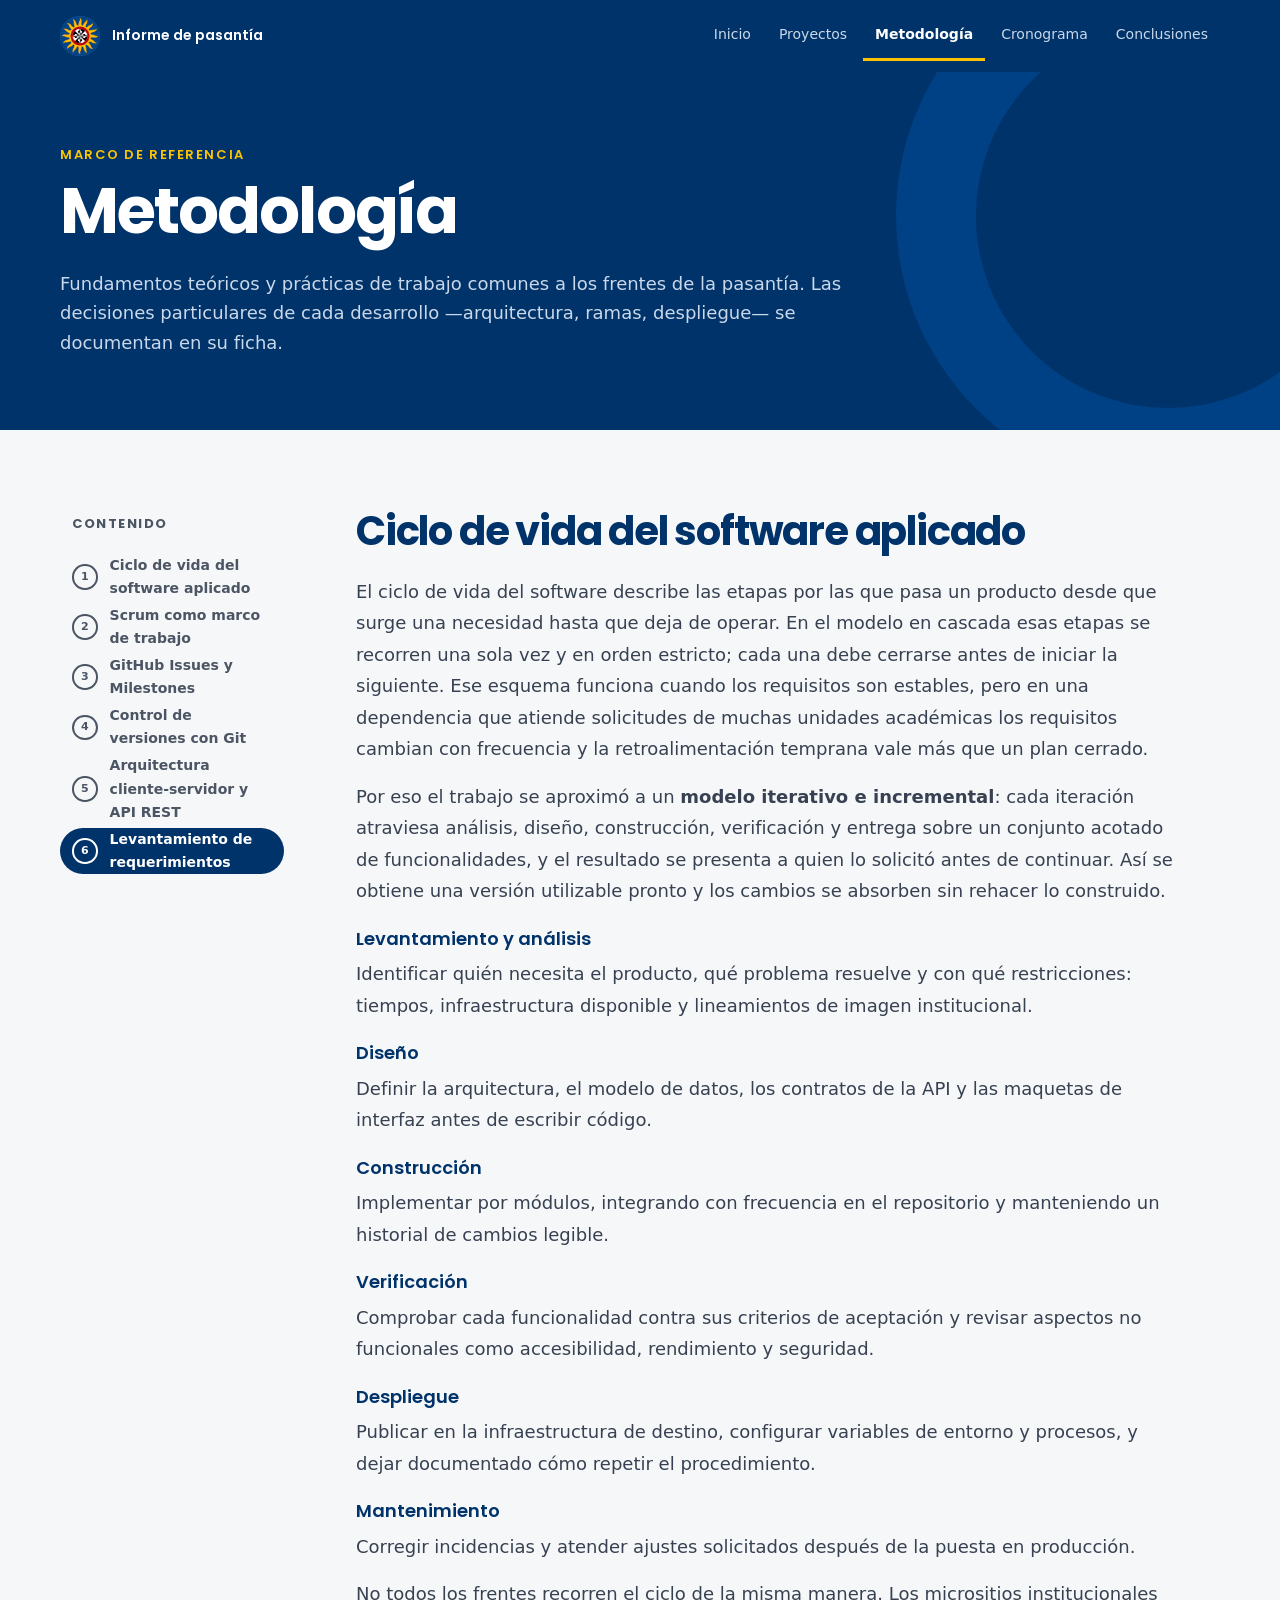
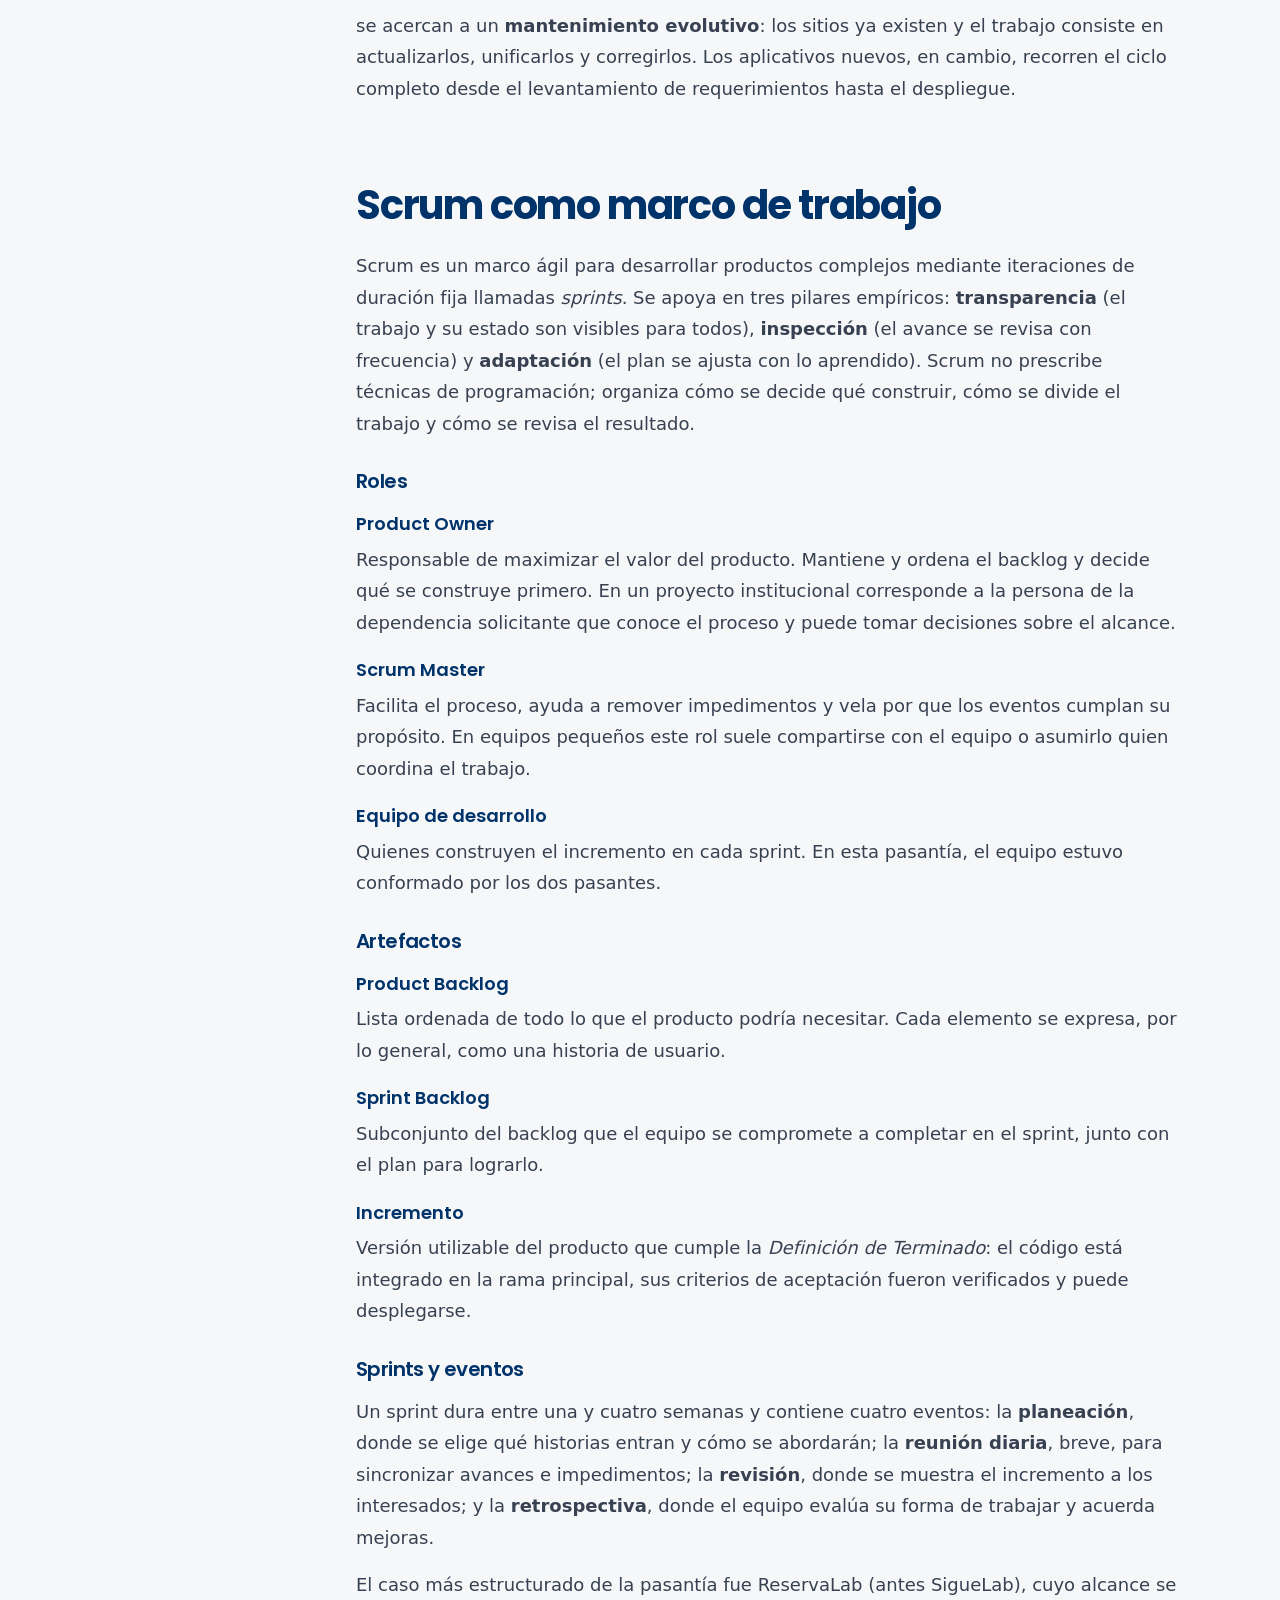
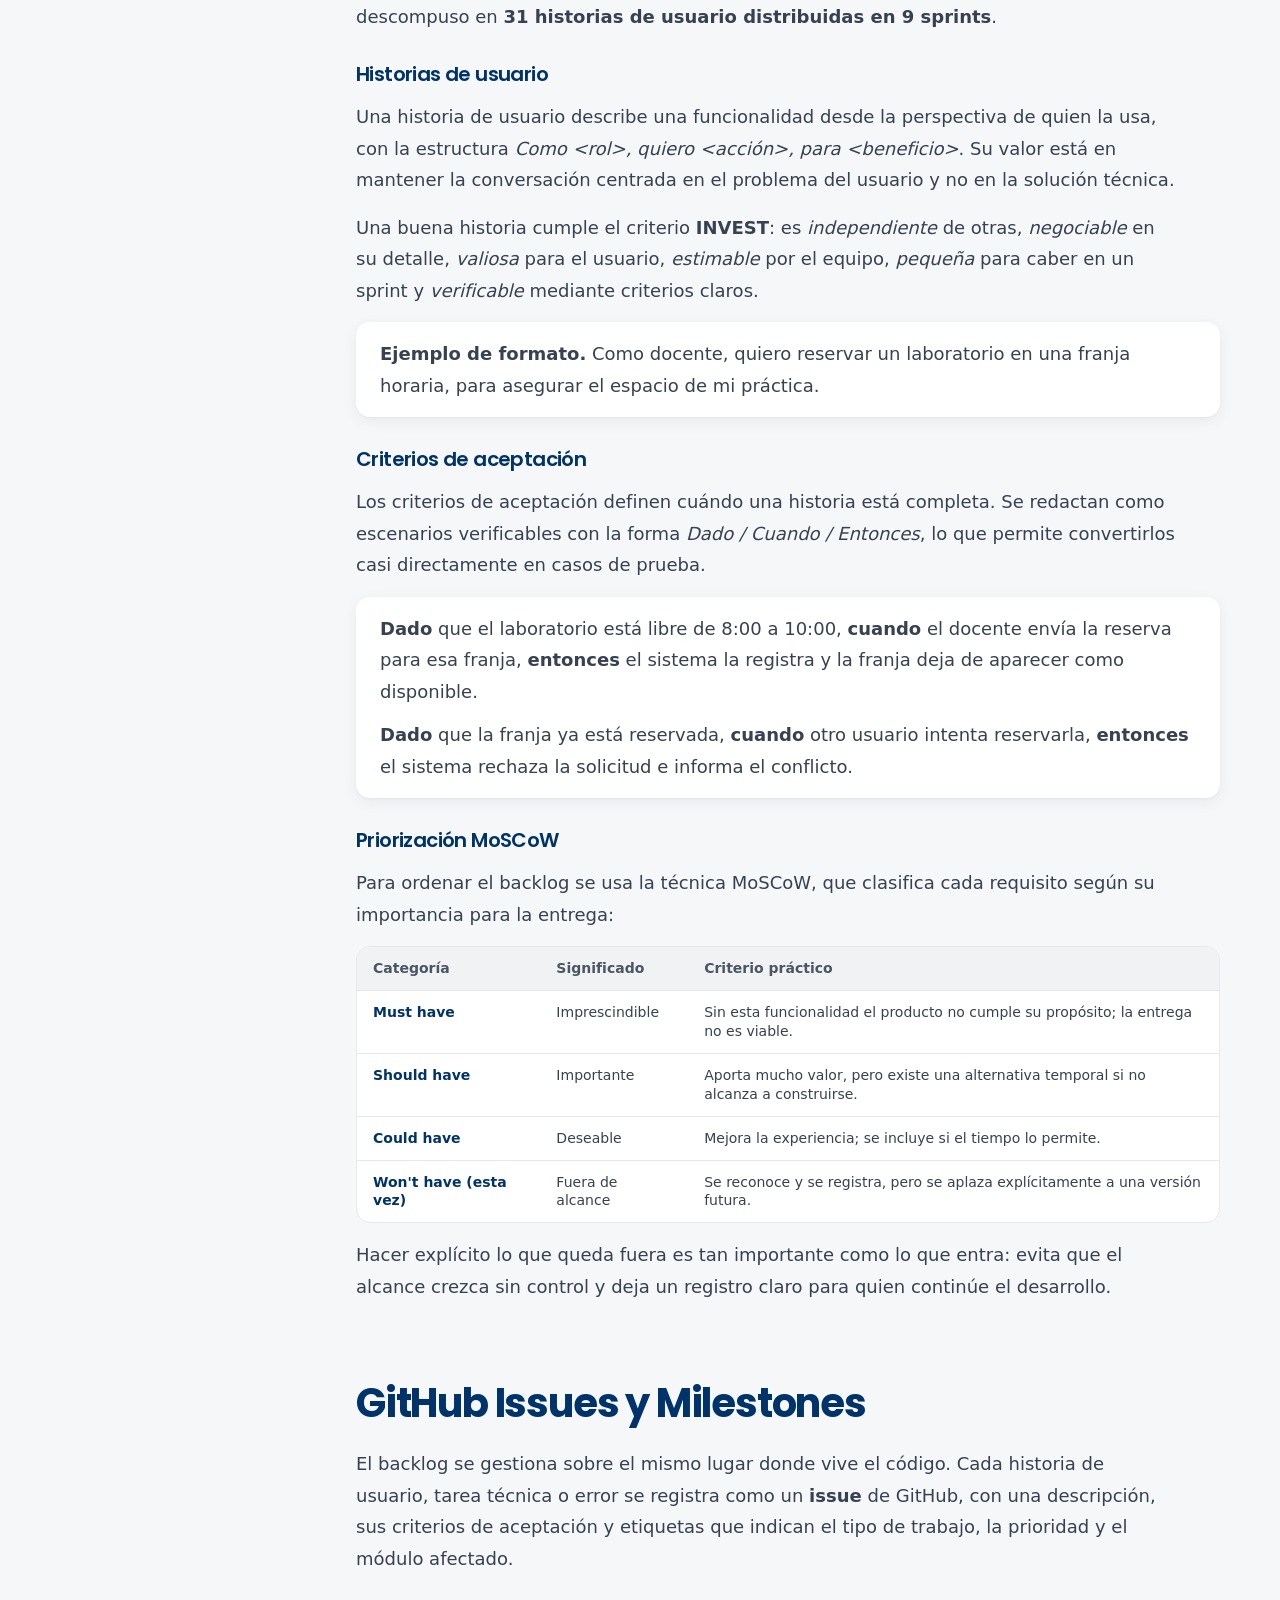
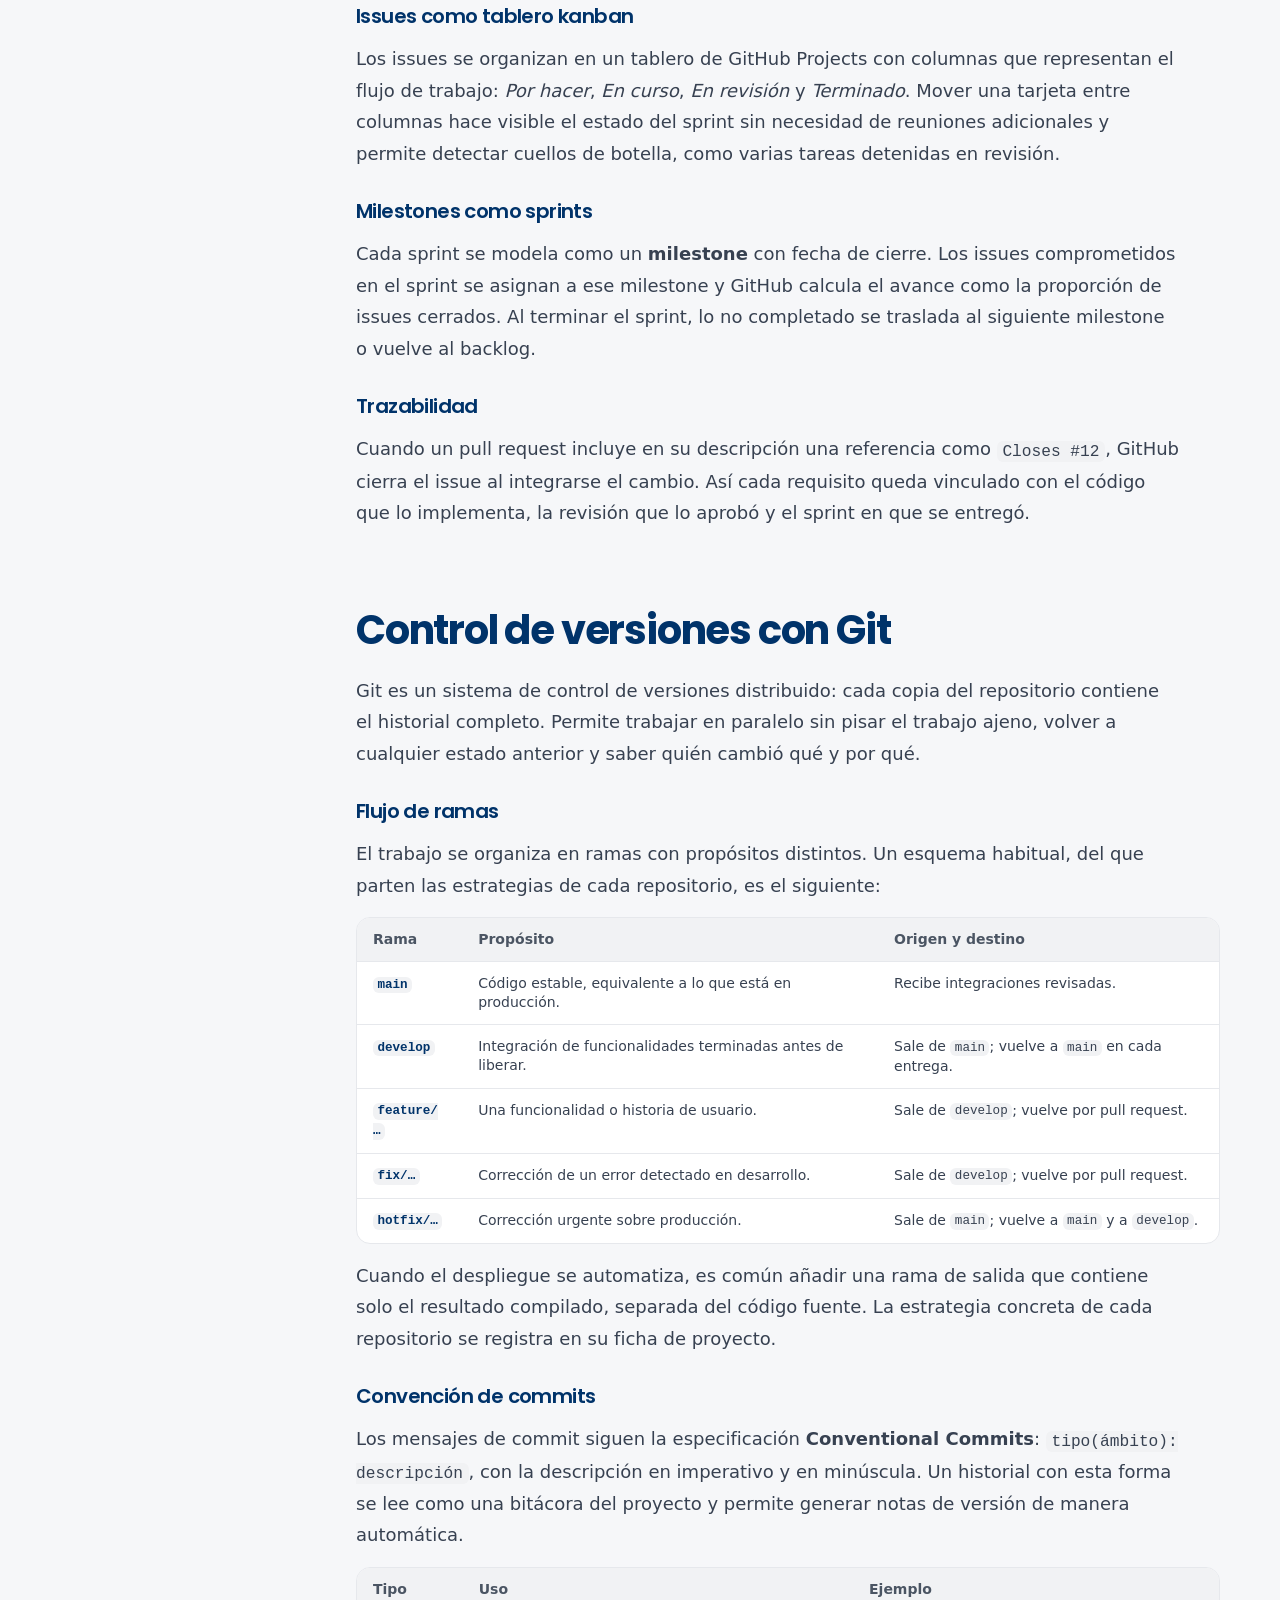
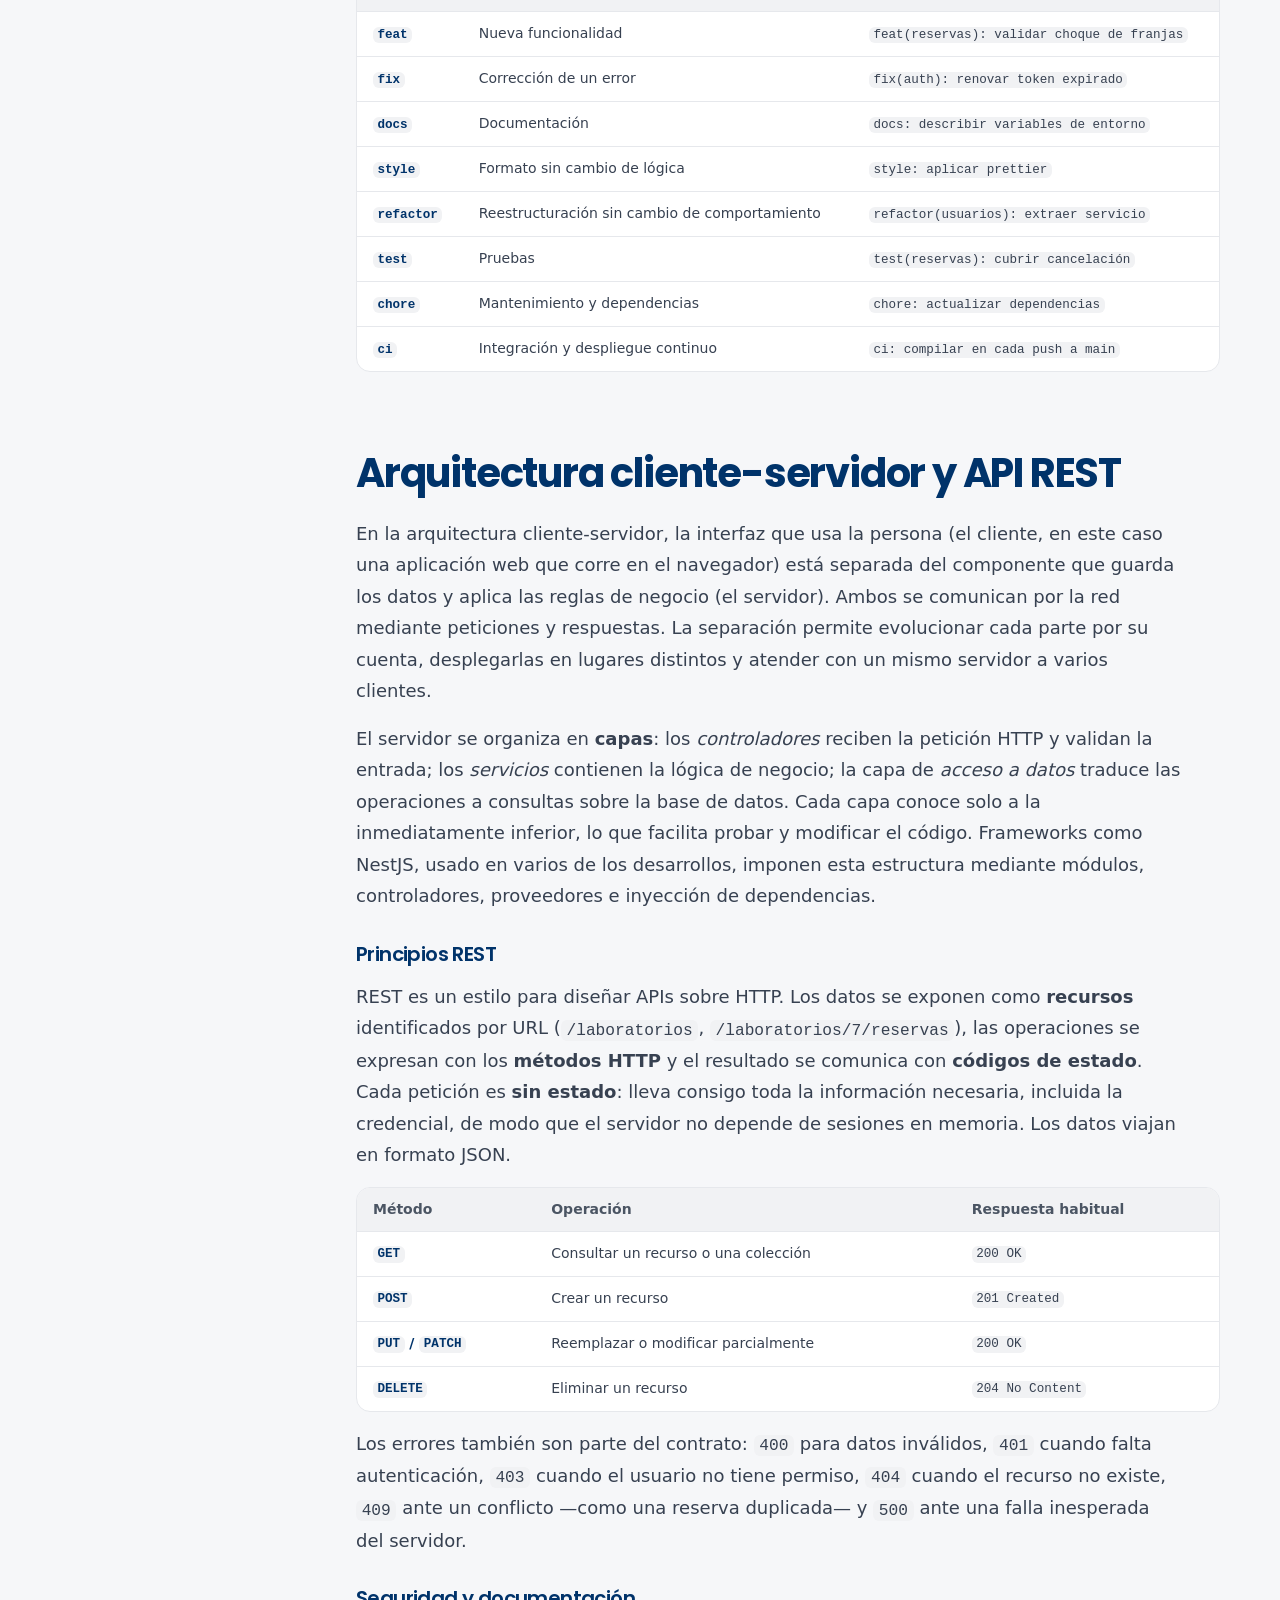
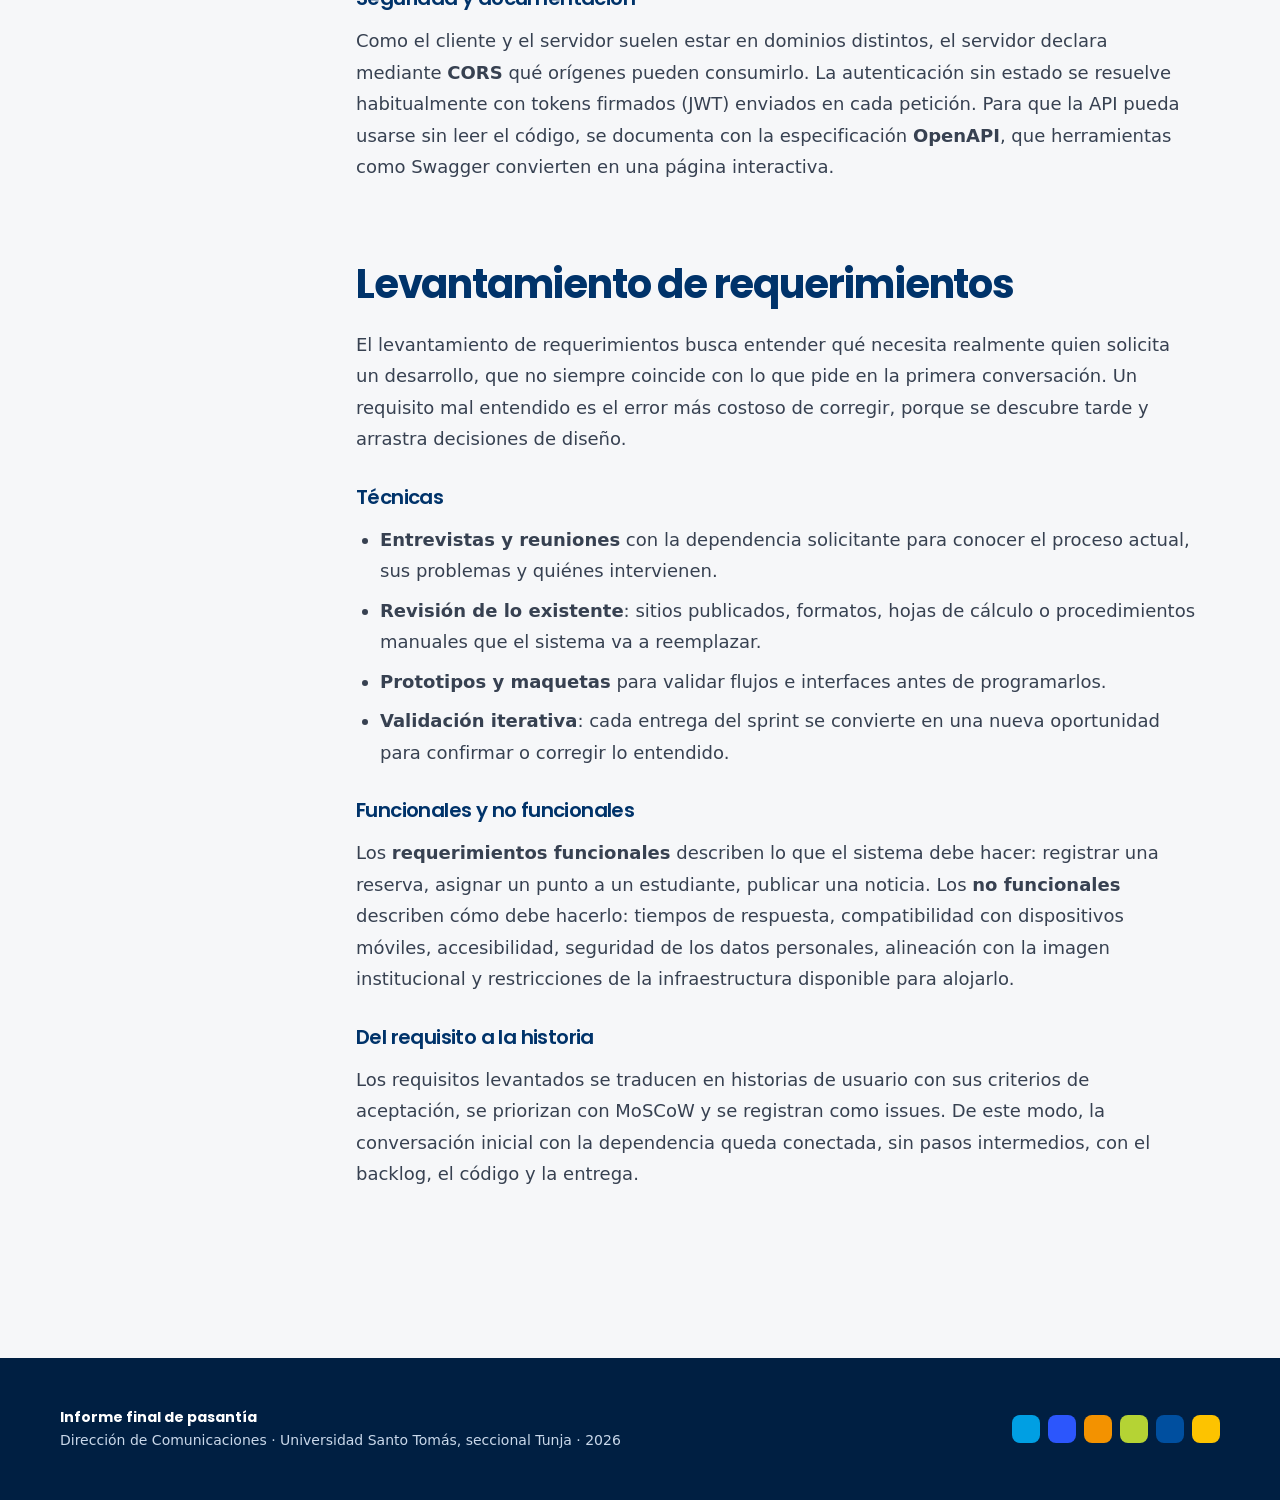
==== commit e8bb8c38: "Add new project pages for Gestión Docente, Nómina Dashboard, and Novedades de Nómina" ====
--- a/metodologia.html
+++ b/metodologia.html
@@ -97,7 +97,7 @@
             <div class="bloque">
               <h3>Sprints y eventos</h3>
               <p>Un sprint dura entre una y cuatro semanas y contiene cuatro eventos: la <strong>planeación</strong>, donde se elige qué historias entran y cómo se abordarán; la <strong>reunión diaria</strong>, breve, para sincronizar avances e impedimentos; la <strong>revisión</strong>, donde se muestra el incremento a los interesados; y la <strong>retrospectiva</strong>, donde el equipo evalúa su forma de trabajar y acuerda mejoras.</p>
-              <p>El caso más estructurado de la pasantía fue SigueLab, cuyo alcance se descompuso en <strong>31 historias de usuario distribuidas en 9 sprints</strong>.</p>
+              <p>El caso más estructurado de la pasantía fue ReservaLab (antes SigueLab), cuyo alcance se descompuso en <strong>31 historias de usuario distribuidas en 9 sprints</strong>.</p>
             </div>
 
             <div class="bloque">
--- a/assets/css/estilos.css
+++ b/assets/css/estilos.css
@@ -647,12 +647,59 @@
 .teja__modulos b { display: block; color: var(--usta-medianoche); }
 .teja__modulos small { font-family: var(--f-cuerpo); color: var(--gris-500); }
 
-/* Teja: Mesas de ayuda */
-.teja--mesas { font-family: var(--f-titulos); color: var(--blanco); background: var(--usta-noche); border-radius: var(--radio); min-height: 15rem; }
-.teja--mesas .teja__rotulo { color: var(--usta-amarillo); font-weight: 600; }
-.teja--mesas .teja__nombre { font-weight: 700; }
-.teja__tickets { display: flex; flex-direction: column; gap: var(--sp-1); }
-.teja__tickets span { display: flex; justify-content: space-between; padding: var(--sp-2) var(--sp-3); font-size: var(--fs-xs); background: rgb(255 255 255 / 0.08); border-radius: 8px; }
+/* Teja: Mesas de ayuda (una franja con los colores de cada mesa) */
+.teja--mesas { font-family: var(--f-titulos); color: #14152e; background: #f6f7fa; border: var(--linea) solid #e5e7ef; border-bottom: var(--linea-3) solid #d7cb03; border-radius: 18px; box-shadow: 5px 5px 0 rgb(34 34 86 / 0.08); min-height: 15rem; }
+.teja--mesas:hover { box-shadow: 8px 8px 0 #222256; }
+.teja--mesas .teja__rotulo { color: #003b70; font-weight: 800; }
+.teja--mesas .teja__nombre { font-weight: 700; color: #222256; }
+.teja--mesas .teja__pie { color: #003b70; }
+.teja__portadas { display: flex; flex-direction: column; gap: var(--sp-2); }
+.teja__portadas span { display: flex; align-items: center; gap: var(--sp-2); padding: var(--sp-2) var(--sp-3); font-size: var(--fs-sm); font-weight: 700; border-radius: 10px; transition: transform var(--transicion); }
+.teja__portadas i { width: 0.5rem; height: 1.1rem; border-radius: 3px; }
+.teja__portadas small { margin-left: auto; font-family: var(--f-mono); font-size: var(--fs-xs); opacity: 0.8; }
+.teja--mesas:hover .teja__portadas span:nth-child(1) { transform: translateX(4px); }
+.teja--mesas:hover .teja__portadas span:nth-child(2) { transform: translateX(8px); }
+.teja--mesas:hover .teja__portadas span:nth-child(3) { transform: translateX(12px); }
+
+/* Teja: Gestión Docente */
+.teja--docente {
+  display: grid;
+  grid-template-columns: repeat(auto-fit, minmax(min(100%, 20rem), 1fr));
+  align-items: center;
+  gap: var(--sp-6);
+  min-height: 0;
+  font-family: var(--f-titulos);
+  color: #101826;
+  background: #f6f8fa;
+  border: var(--linea) solid #e6eaef;
+  border-bottom: var(--linea-3) solid #fdc300;
+  border-radius: 18px;
+  box-shadow: 5px 5px 0 rgb(0 51 106 / 0.08);
+}
+.teja--docente:hover { box-shadow: 8px 8px 0 #00336a; }
+.teja__marca { display: flex; align-items: center; gap: var(--sp-3); margin-bottom: var(--sp-5); }
+.teja__marca img { width: 2.5rem; height: 2.5rem; }
+.teja__marca b { display: block; font-size: var(--fs-sm); color: #00336a; line-height: 1.2; }
+.teja__marca small { font-size: 0.65rem; letter-spacing: 0.1em; text-transform: uppercase; color: #93a0af; }
+.teja--docente .teja__rotulo { color: #004f9f; }
+.teja--docente .teja__nombre { font-weight: 700; color: #00336a; }
+.teja--docente .teja__desc { margin-top: var(--sp-3); max-width: 30rem; font-family: var(--f-cuerpo); font-size: var(--fs-sm); color: #5b6675; }
+.teja--docente .teja__pie { margin-top: var(--sp-4); justify-content: flex-start; color: #004f9f; }
+.teja__docente { display: grid; gap: var(--sp-3); }
+.teja__saldo { padding: var(--sp-4) var(--sp-5); background: #ffffff; border: var(--linea) solid #e6eaef; border-radius: 18px; box-shadow: 5px 5px 0 rgb(0 51 106 / 0.06); }
+.teja__saldo b { display: block; margin-bottom: var(--sp-3); font-size: var(--fs-sm); }
+.teja__marcas { display: flex; justify-content: space-between; margin-top: var(--sp-2); font-family: var(--f-mono); font-size: 0.6875rem; color: #5b6675; }
+.teja__cursos { display: grid; grid-template-columns: repeat(3, minmax(0, 1fr)); gap: var(--sp-3); }
+.teja__cursos span { display: flex; flex-direction: column; gap: var(--sp-2); padding-bottom: var(--sp-3); overflow: hidden; background: #ffffff; border: var(--linea) solid #e6eaef; border-radius: 12px; }
+.teja__cursos i { height: 3rem; }
+.teja__cursos b { height: 0.45rem; margin: 0 var(--sp-3); border-radius: 4px; background: #e6eaef; }
+.teja__cursos b.corta { width: 50%; }
+
+/* Medidor de horas de Gestión Docente (teja y héroe) */
+.medidor-docente { display: block; height: 11px; overflow: hidden; background: #eef2f6; border-radius: 6px; }
+.medidor-docente i { display: block; width: var(--llenado, 65%); height: 100%; background: #009fe3; border-radius: 6px; animation: llenar-medidor 1.2s cubic-bezier(.2, .7, .2, 1) both; }
+@keyframes llenar-medidor { from { width: 0; } }
+@media (prefers-reduced-motion: reduce) { .medidor-docente i { animation: none; } }
 
 /* Teja: Micrositios */
 .teja--micrositios {
@@ -683,6 +730,11 @@
 .atajo--claro h3 { color: var(--usta-medianoche); }
 .atajo--oscuro { color: var(--blanco); background: var(--usta-medianoche); }
 .atajo--oscuro .antetitulo { color: var(--usta-amarillo); }
+.atajo { transition: transform var(--transicion), box-shadow var(--transicion); }
+.atajo:hover { transform: translateY(-3px); box-shadow: var(--sombra-fuerte); }
+.atajo--claro:hover { color: var(--gris-700); }
+.atajo--oscuro:hover { color: var(--blanco); }
+.atajo--oscuro:hover h3 { color: var(--usta-amarillo); }
 .atajo__barras { display: flex; align-items: end; gap: var(--sp-3); height: 7.5rem; }
 .atajo__barras div { flex: 1; display: flex; flex-direction: column; align-items: center; justify-content: end; gap: var(--sp-2); height: 100%; }
 .atajo__barras span { width: 100%; border-radius: 8px 8px 2px 2px; background: var(--usta-amarillo); }
@@ -776,6 +828,18 @@
 .gantt__hoy-rotulo { position: absolute; top: 0; z-index: 3; padding: 0 var(--sp-1); font-size: var(--fs-xs); font-weight: 700; color: var(--usta-noche); background: var(--usta-amarillo); border-radius: 4px; transform: translateX(-50%); }
 .gantt__barra { position: absolute; top: 50%; z-index: 1; display: flex; align-items: center; min-width: var(--sp-2); height: 2rem; padding: 0 var(--sp-3); overflow: hidden; font-size: var(--fs-xs); font-weight: 700; white-space: nowrap; border-radius: 8px; transform: translateY(-50%); }
 .gantt__barra--abierta { border-top-right-radius: 0; border-bottom-right-radius: 0; }
+.gantt__plan {
+  position: absolute; top: 0.3rem; bottom: 0.3rem; z-index: 0;
+  display: flex; align-items: center; padding: 0 var(--sp-3); overflow: hidden;
+  font-size: var(--fs-xs); font-weight: 700; white-space: nowrap; color: var(--gris-700);
+  background: color-mix(in srgb, var(--c) 16%, transparent);
+  border: var(--linea-2) dashed color-mix(in srgb, var(--c) 70%, #000000 10%);
+  border-radius: 10px;
+}
+.gantt__leyenda { max-width: none; display: flex; flex-wrap: wrap; align-items: center; gap: var(--sp-2) var(--sp-3); margin: calc(var(--sp-4) * -1) 0 var(--sp-4); font-size: var(--fs-sm); color: var(--gris-600); }
+.gantt__leyenda-real, .gantt__leyenda-plan { display: inline-block; width: 1.6rem; height: 0.9rem; border-radius: 4px; }
+.gantt__leyenda-real { background: var(--usta-azul); }
+.gantt__leyenda-plan { margin-left: var(--sp-3); background: color-mix(in srgb, var(--usta-azul) 16%, transparent); border: var(--linea-2) dashed var(--usta-azul); }
 .gantt__pendiente { position: absolute; inset: 0.6rem 0; display: flex; align-items: center; padding-left: var(--sp-3); font-size: var(--fs-xs); font-weight: 700; color: var(--gris-500); border: var(--linea-2) dashed var(--gris-300); border-radius: 8px; }
 
 @media (max-width: 56rem) {
@@ -921,6 +985,27 @@
 .sec__nota { font-size: var(--fs-sm); }
 .sec__sub { margin: var(--sp-6) 0 var(--sp-3); font-family: var(--p-fuente-titulos); font-size: var(--fs-md); font-weight: 700; color: var(--p-titulo); letter-spacing: 0; }
 
+/* Qué se hizo y por qué (apertura de cada ficha) */
+.qpq { display: grid; grid-template-columns: minmax(0, 1.35fr) minmax(0, 1fr); gap: var(--sp-5); align-items: start; }
+.qpq__bloque { padding: var(--sp-6); background: var(--p-superficie); border: var(--linea) solid var(--p-borde); border-radius: var(--p-radio); }
+.qpq__bloque h3 { margin-bottom: var(--sp-4); font-family: var(--p-fuente-titulos); font-size: var(--fs-lg); font-weight: var(--p-peso-titulo); color: var(--p-titulo); letter-spacing: -0.01em; }
+.qpq__bloque--porque { color: var(--p-sobre-primario); background: var(--p-primario); border-color: var(--p-primario); }
+.qpq__bloque--porque h3 { color: inherit; }
+.qpq__bloque--porque .sec__texto + .sec__texto { margin-top: var(--sp-4); }
+.qpq__lista { display: grid; gap: var(--sp-3); margin: var(--sp-5) 0 0; padding: 0; list-style: none; }
+.qpq__lista li { position: relative; padding-left: var(--sp-6); line-height: 1.55; }
+.qpq__lista li::before {
+  content: "✓";
+  content: "✓" / "";
+  position: absolute; left: 0; top: 0.05em;
+  display: inline-flex; align-items: center; justify-content: center;
+  width: 1.35rem; height: 1.35rem;
+  font-size: var(--fs-xs); font-weight: 800;
+  color: var(--p-sobre-acento); background: var(--p-acento);
+  border-radius: 50%;
+}
+@media (max-width: 64rem) { .qpq { grid-template-columns: minmax(0, 1fr); } }
+
 .bloques-texto { display: grid; gap: var(--sp-5); }
 .bloques-texto h3 { font-family: var(--p-fuente-titulos); font-size: var(--fs-md); font-weight: 700; color: var(--p-titulo); letter-spacing: 0; margin-bottom: var(--sp-2); }
 
@@ -960,6 +1045,20 @@
 .grupo-tec { padding: var(--sp-5); background: var(--p-superficie); border-radius: var(--p-radio); }
 .grupo-tec h3 { margin-bottom: var(--sp-3); font-size: var(--fs-xs); font-weight: 800; letter-spacing: 0.1em; text-transform: uppercase; color: var(--p-suave); }
 
+.chip__logo { align-self: center; flex-shrink: 0; width: 1.35rem; height: 1.35rem; padding: 2px; object-fit: contain; background: #ffffff; border-radius: 5px; }
+
+/* Logos de tecnologías: en las capas y como pila destacada */
+.capa__logos { display: flex; gap: var(--sp-2); margin-bottom: var(--sp-3); }
+.capa__logos img { width: 2.5rem; height: 2.5rem; padding: 0.35rem; object-fit: contain; background: #ffffff; border-radius: 10px; box-shadow: 0 1px 3px rgb(0 0 0 / 0.12); }
+.pila { display: flex; flex-wrap: wrap; gap: var(--sp-2); margin: var(--sp-5) 0 0; padding: 0; list-style: none; }
+.pila li { display: inline-flex; align-items: center; gap: var(--sp-2); padding: var(--sp-2) var(--sp-3) var(--sp-2) var(--sp-2); font-size: var(--fs-sm); font-weight: 700; background: var(--p-superficie); border: var(--linea) solid var(--p-borde); border-radius: var(--p-radio-chip); max-width: none; transition: transform var(--transicion); }
+.pila li:hover { transform: translateY(-2px); }
+.pila img { width: 1.6rem; height: 1.6rem; object-fit: contain; }
+.pila--mini { gap: var(--sp-1); margin-top: var(--sp-4); }
+.pila--mini li { padding: var(--sp-1); border-radius: 8px; }
+.pila--mini span { display: none; }
+.pila--mini img { width: 1.4rem; height: 1.4rem; }
+
 /* Ficha de datos */
 .datos { display: grid; grid-template-columns: repeat(auto-fit, minmax(min(100%, 13rem), 1fr)); gap: var(--sp-5); }
 .datos dt { font-size: var(--fs-xs); font-weight: 700; letter-spacing: 0.1em; text-transform: uppercase; color: var(--p-suave); }
@@ -1029,6 +1128,7 @@
 .sello:nth-child(even) img { transform: rotate(5deg); }
 .sello:hover img { transform: rotate(0) scale(1.06); }
 .sello span { font-family: var(--p-fuente-titulos); font-weight: 700; font-size: var(--fs-sm); color: var(--p-titulo); }
+.sello__detalle { font-size: var(--fs-xs); line-height: var(--lh-compacto); color: var(--p-suave); }
 
 /* Grupos de módulos (ReservaLab) */
 .grupos { display: grid; grid-template-columns: repeat(auto-fit, minmax(min(100%, 13rem), 1fr)); gap: var(--sp-4); }
@@ -1073,6 +1173,129 @@
 .lineamiento:nth-child(3n+2) { color: var(--usta-noche); background: var(--usta-amarillo); }
 .lineamiento:nth-child(3n+3) { color: var(--usta-medianoche); background: var(--fondo); border: var(--linea) solid var(--gris-200); }
 
+/* Recorrido por roles (Gestión Docente) */
+.recorrido-caja { --rol-admin: var(--p-primario); --rol-tutor: var(--usta-ceruleo); --rol-docente: var(--p-acento); }
+.recorrido__filtros { display: flex; flex-wrap: wrap; gap: var(--sp-2); margin-bottom: var(--sp-5); }
+.recorrido__filtros button {
+  display: inline-flex; align-items: center; gap: var(--sp-2);
+  min-height: 2.5rem; padding: 0 var(--sp-4);
+  font: inherit; font-size: var(--fs-sm); font-weight: 700;
+  color: var(--p-texto); background: var(--p-superficie);
+  border: var(--linea) solid var(--p-borde); border-radius: var(--p-radio-chip);
+  cursor: pointer;
+  transition: background var(--transicion), color var(--transicion);
+}
+.recorrido__filtros button[aria-pressed="true"] { color: var(--p-sobre-primario); background: var(--p-primario); border-color: var(--p-primario); }
+.recorrido__punto { width: 0.7rem; height: 0.7rem; border-radius: 50%; }
+.recorrido__punto--r1 { background: var(--rol-admin); }
+.recorrido__punto--r3 { background: var(--rol-tutor); }
+.recorrido__punto--r2 { background: var(--rol-docente); }
+.recorrido__filtros button[aria-pressed="true"] .recorrido__punto { box-shadow: 0 0 0 2px var(--p-sobre-primario); }
+
+.recorrido { display: grid; grid-template-columns: repeat(auto-fill, minmax(min(100%, 12rem), 1fr)); gap: var(--sp-4); margin: 0; padding: 0; list-style: none; counter-reset: paso; }
+.recorrido__paso {
+  --rol: var(--rol-docente);
+  position: relative;
+  display: flex; flex-direction: column; gap: var(--sp-2);
+  padding: var(--sp-5);
+  background: var(--p-superficie);
+  border: var(--linea) solid var(--p-borde);
+  border-top: 6px solid var(--rol);
+  border-radius: var(--p-radio);
+  max-width: none;
+  transition: opacity var(--transicion), filter var(--transicion), transform var(--transicion);
+}
+.recorrido__paso--r1 { --rol: var(--rol-admin); }
+.recorrido__paso--r3 { --rol: var(--rol-tutor); }
+.recorrido__num { font-family: var(--f-mono); font-size: var(--fs-xs); color: var(--p-suave); }
+.recorrido__rol { align-self: start; padding: 0.15rem var(--sp-2); font-size: 0.6875rem; font-weight: 800; letter-spacing: 0.06em; text-transform: uppercase; color: var(--p-titulo); background: var(--p-superficie-2); border-radius: 6px; }
+.recorrido__paso h3 { font-family: var(--p-fuente-titulos); font-size: var(--fs-md); font-weight: 700; color: var(--p-titulo); letter-spacing: 0; }
+.recorrido__paso p { font-size: var(--fs-sm); line-height: 1.5; color: var(--p-suave); }
+.recorrido-caja[data-rol] .recorrido .recorrido__paso { opacity: 0.35; filter: grayscale(1); }
+.recorrido-caja[data-rol] .recorrido .recorrido__paso.coincide { opacity: 1; filter: none; transform: translateY(-4px); }
+
+/* Reglas de negocio: tarjetas que giran en horizontal */
+.reglas { display: grid; grid-template-columns: repeat(auto-fit, minmax(min(100%, 16rem), 1fr)); gap: var(--sp-4); margin: 0; padding: 0; list-style: none; }
+.regla { position: relative; perspective: 1200px; max-width: none; }
+.regla__interior { display: grid; height: 100%; min-height: 11rem; transform-style: preserve-3d; transition: transform 0.7s cubic-bezier(.2, .7, .2, 1); }
+.regla__cara { grid-area: 1 / 1; display: flex; flex-direction: column; padding: var(--sp-5); border-radius: var(--p-radio); -webkit-backface-visibility: hidden; backface-visibility: hidden; }
+.regla__frente { justify-content: space-between; gap: var(--sp-3); background: var(--p-superficie); border: var(--linea) solid var(--p-borde); border-left: 5px solid var(--p-acento); }
+.regla__num { font-family: var(--f-mono); font-size: var(--fs-xs); color: var(--p-suave); }
+.regla__frente strong { font-family: var(--p-fuente-titulos); font-size: var(--fs-lg); line-height: 1.25; color: var(--p-titulo); }
+.regla__pista { font-size: var(--fs-xs); font-weight: 700; color: var(--p-num); }
+.regla__reverso { justify-content: center; gap: var(--sp-1); color: var(--p-sobre-primario); background: var(--p-primario); transform: rotateY(180deg); }
+.regla__reverso p { font-size: var(--fs-md); line-height: 1.55; }
+.regla__reverso-titulo { margin-bottom: var(--sp-2); font-size: var(--fs-xs); font-weight: 800; letter-spacing: 0.08em; text-transform: uppercase; color: var(--p-acento); }
+.regla.esta-girada .regla__interior { transform: rotateY(180deg); }
+@media (hover: hover) { .regla:hover .regla__interior { transform: rotateY(180deg); } }
+.regla__girar { position: absolute; inset: 0; z-index: 2; padding: 0; background: transparent; border: 0; border-radius: var(--p-radio); cursor: pointer; }
+
+/* Franja de cifras con contador */
+.contador { display: grid; grid-template-columns: repeat(auto-fit, minmax(min(100%, 10rem), 1fr)); gap: var(--sp-5); margin: 0; }
+.contador > div { display: flex; flex-direction: column-reverse; padding-top: var(--sp-5); border-top: var(--linea-3) solid var(--p-primario); }
+.contador dd { margin: 0; font-family: var(--p-fuente-titulos); font-size: clamp(3rem, 2rem + 4vw, 5.5rem); font-weight: 800; line-height: 1; letter-spacing: -0.04em; color: var(--p-titulo); font-variant-numeric: tabular-nums; }
+.contador dt { margin-top: var(--sp-2); font-size: var(--fs-sm); color: var(--p-suave); }
+
+/* Escenario fijo del recorrido (pantallas anchas) */
+.escenario { display: none; }
+@keyframes escenario-cambio { from { opacity: 0.25; transform: translateY(10px); } }
+
+/* Botón flotante al sitio en producción */
+.flotante {
+  position: fixed; right: max(var(--sp-4), env(safe-area-inset-right)); bottom: var(--sp-5); z-index: 60;
+  display: inline-flex; align-items: center; gap: var(--sp-3);
+  min-height: 3rem; padding: 0 var(--sp-5);
+  font-family: var(--f-titulos); font-size: var(--fs-sm); font-weight: 700;
+  color: var(--blanco); background: var(--usta-medianoche);
+  border-radius: var(--radio-pildora);
+  box-shadow: 0 10px 30px rgb(0 20 50 / 0.3);
+  text-decoration: none;
+  opacity: 0; visibility: hidden; transform: translateY(20px) scale(0.95);
+  transition: opacity 0.25s ease, transform 0.25s ease, visibility 0s linear 0.25s;
+}
+.flotante.es-visible { opacity: 1; visibility: visible; transform: none; transition-delay: 0s; }
+.flotante:hover { transform: translateY(-2px); }
+.flotante__punto { position: relative; width: 0.6rem; height: 0.6rem; background: #22c55e; border-radius: 50%; }
+.flotante__punto::after { content: ""; position: absolute; inset: 0; border-radius: 50%; background: #22c55e; animation: latido 1.8s ease-out infinite; }
+@keyframes latido { to { transform: scale(2.6); opacity: 0; } }
+@media (prefers-reduced-motion: reduce) { .flotante__punto::after { animation: none; } }
+
+/* Aparición al hacer scroll (solo si JS activó .con-revelado) */
+.con-revelado .revelar { opacity: 0; transform: translateY(14px); transition: opacity 0.5s ease var(--retraso, 0ms), transform 0.5s ease var(--retraso, 0ms); }
+.con-revelado .revelar.es-visible { opacity: 1; transform: none; }
+
+@media (min-width: 64rem) {
+  .recorrido-escena { display: grid; grid-template-columns: minmax(0, 1fr) minmax(0, 1fr); gap: var(--sp-6); align-items: start; }
+  .escenario { display: block; position: sticky; top: 18vh; }
+  .escenario__tarjeta {
+    --c: #ffffff;
+    display: flex; flex-direction: column; gap: var(--sp-3);
+    min-height: 23rem; padding: var(--sp-6);
+    color: var(--p-sobre-primario); background: var(--p-primario);
+    border-top: 8px solid var(--c);
+    border-radius: var(--p-radio);
+  }
+  .escenario__tarjeta--r3 { --c: var(--rol-tutor); }
+  .escenario__tarjeta--r2 { --c: var(--rol-docente); }
+  .escenario__tarjeta.es-cambio > :not(.escenario__puntos):not(.escenario__barra) { animation: escenario-cambio 0.45s ease both; }
+  .escenario__num { display: flex; align-items: baseline; gap: var(--sp-2); font-family: var(--p-fuente-titulos); }
+  .escenario__num b { font-size: clamp(4rem, 2rem + 4vw, 6rem); font-weight: 800; line-height: 0.9; letter-spacing: -0.05em; color: var(--c); }
+  .escenario__num span { font-size: var(--fs-lg); opacity: 0.6; }
+  .escenario__rol { align-self: start; padding: 0.2rem var(--sp-3); font-size: var(--fs-xs); font-weight: 800; letter-spacing: 0.08em; text-transform: uppercase; color: var(--p-primario); background: var(--c); border-radius: 6px; }
+  .escenario__titulo { font-family: var(--p-fuente-titulos); font-size: var(--fs-2xl); font-weight: 700; line-height: 1.15; }
+  .escenario__detalle { flex: 1; font-size: var(--fs-md); line-height: 1.6; opacity: 0.88; }
+  .escenario__puntos { display: flex; gap: 6px; margin: 0; padding: 0; list-style: none; }
+  .escenario__puntos li { flex: 1; height: 6px; background: rgb(255 255 255 / 0.18); border-radius: 3px; transition: background 0.3s ease; max-width: none; }
+  .escenario__puntos li.es-activo { background: #ffffff; }
+  .escenario__puntos li.recorrido__punto--r3.es-activo { background: var(--rol-tutor); }
+  .escenario__puntos li.recorrido__punto--r2.es-activo { background: var(--rol-docente); }
+  .escenario__barra { display: none; }
+  .recorrido-escena .recorrido { grid-template-columns: minmax(0, 1fr); gap: var(--sp-5); padding-bottom: 22vh; }
+  .recorrido-escena .recorrido .recorrido__paso { min-height: 9rem; transition: opacity 0.35s ease, transform 0.35s ease, box-shadow 0.35s ease; }
+  .recorrido-escena .recorrido .recorrido__paso:not(.es-activo) { opacity: 0.45; }
+  .recorrido-escena .recorrido .recorrido__paso.es-activo { transform: translateX(-6px); }
+}
+
 /* Comparativa y relacionado */
 .comparativa { display: grid; grid-template-columns: repeat(auto-fit, minmax(min(100%, 18rem), 1fr)); gap: var(--sp-4); }
 .comparativa__lado { padding: var(--sp-6); }
@@ -1125,11 +1348,17 @@
   }
   .portada *, .cabecera-oscura *, .hero *, .despliegue *, .teja * { color: #000000 !important; }
   .hero img, .teja img, .cabecera-oscura__aro { display: none !important; }
+  .app-demo, .recorrido__filtros, .escenario, .flotante, .regla__girar, .regla__pista { display: none !important; }
+  *, *::before, *::after { animation: none !important; }
+  .regla__interior { display: block; transform: none !important; }
+  .regla__cara { position: static; transform: none !important; color: #000000 !important; background: #ffffff !important; }
+  .recorrido-escena .recorrido .recorrido__paso { opacity: 1 !important; }
+  .revelar { opacity: 1 !important; transform: none !important; }
   .hero { padding: 0 0 12pt !important; border: 0 !important; border-bottom: 2pt solid #000000 !important; }
   .cifras { margin-top: 12pt; }
 
   h1, h2, h3 { break-after: avoid; page-break-after: avoid; }
-  table, tr, .teja, .mes, .semana, .capa, .hito, .sello, .grupo, .mesa, .workflow, .despliegue, figure, pre {
+  table, tr, .teja, .mes, .semana, .capa, .hito, .sello, .grupo, .mesa, .workflow, .recorrido__paso, .regla, .rol-tarjeta, .despliegue, figure, pre {
     break-inside: avoid; page-break-inside: avoid;
   }
   .tabla-scroll, .gantt-caja { overflow: visible; }
